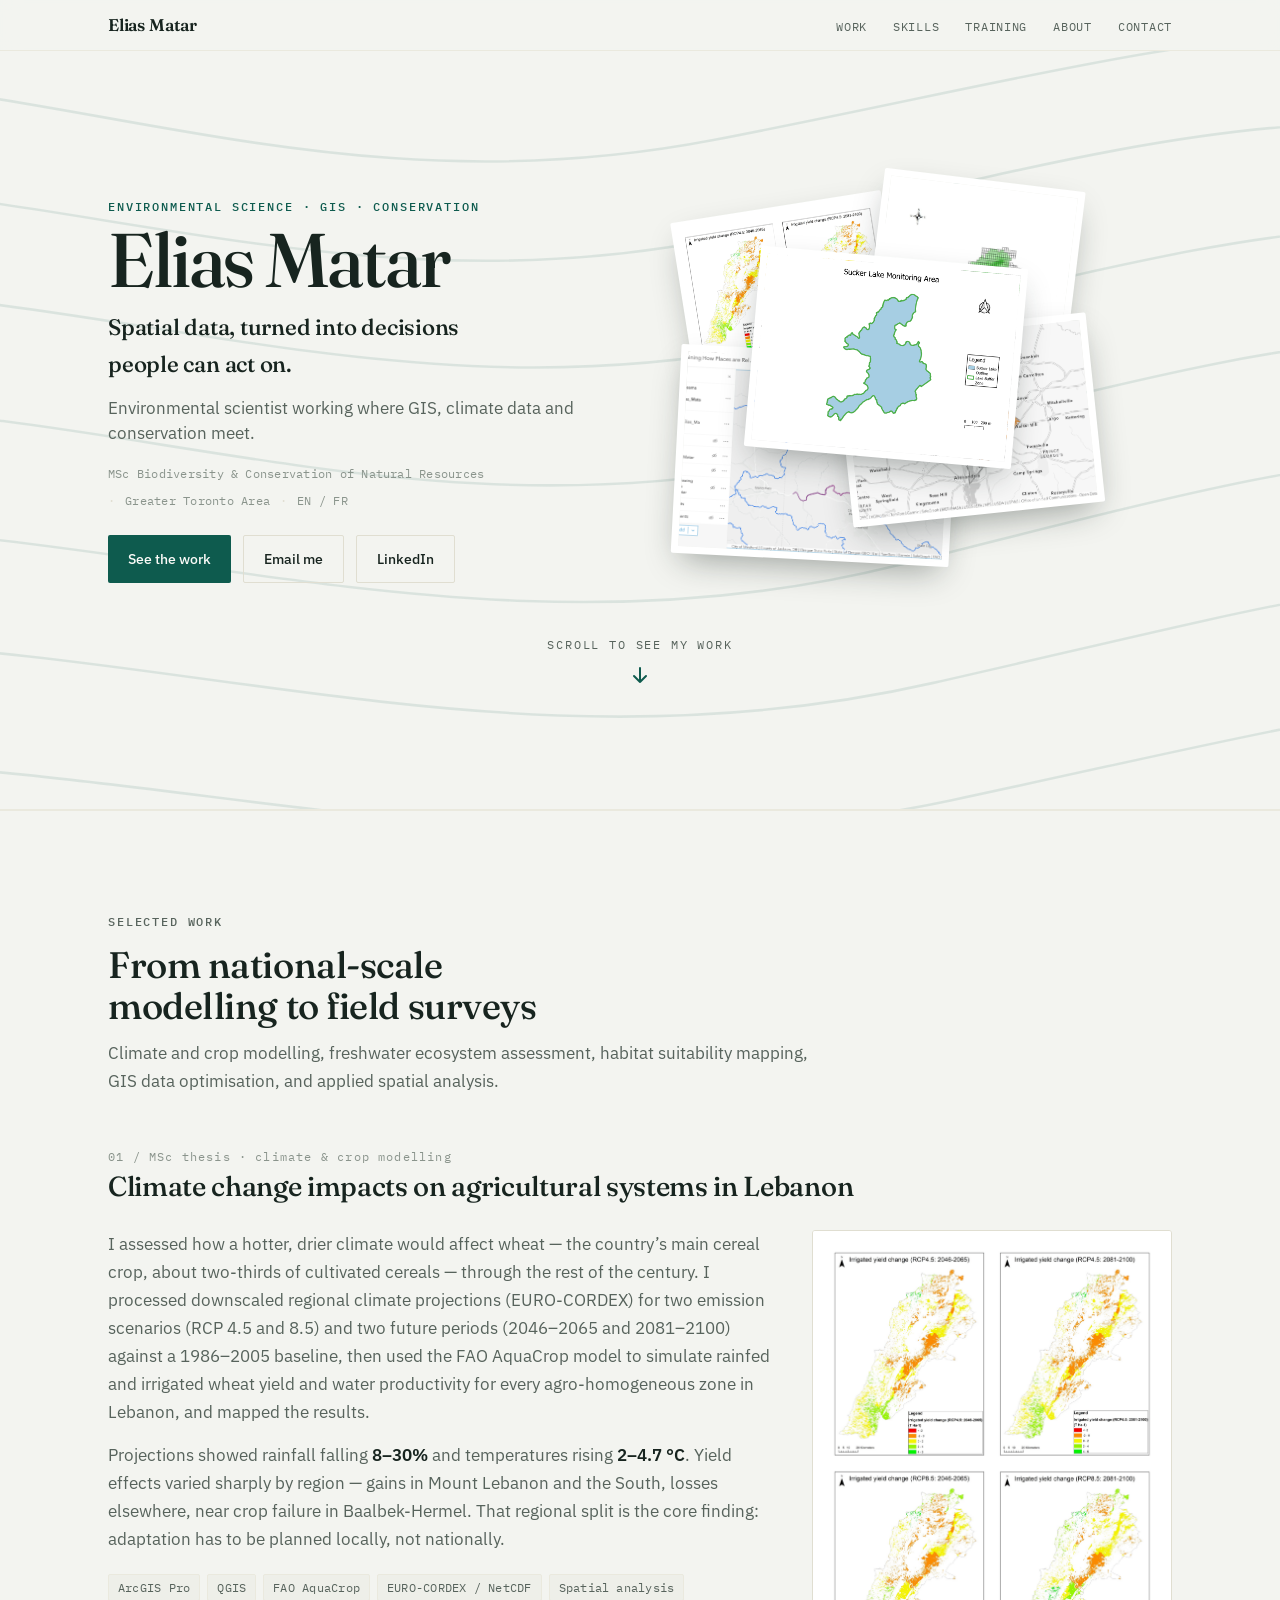
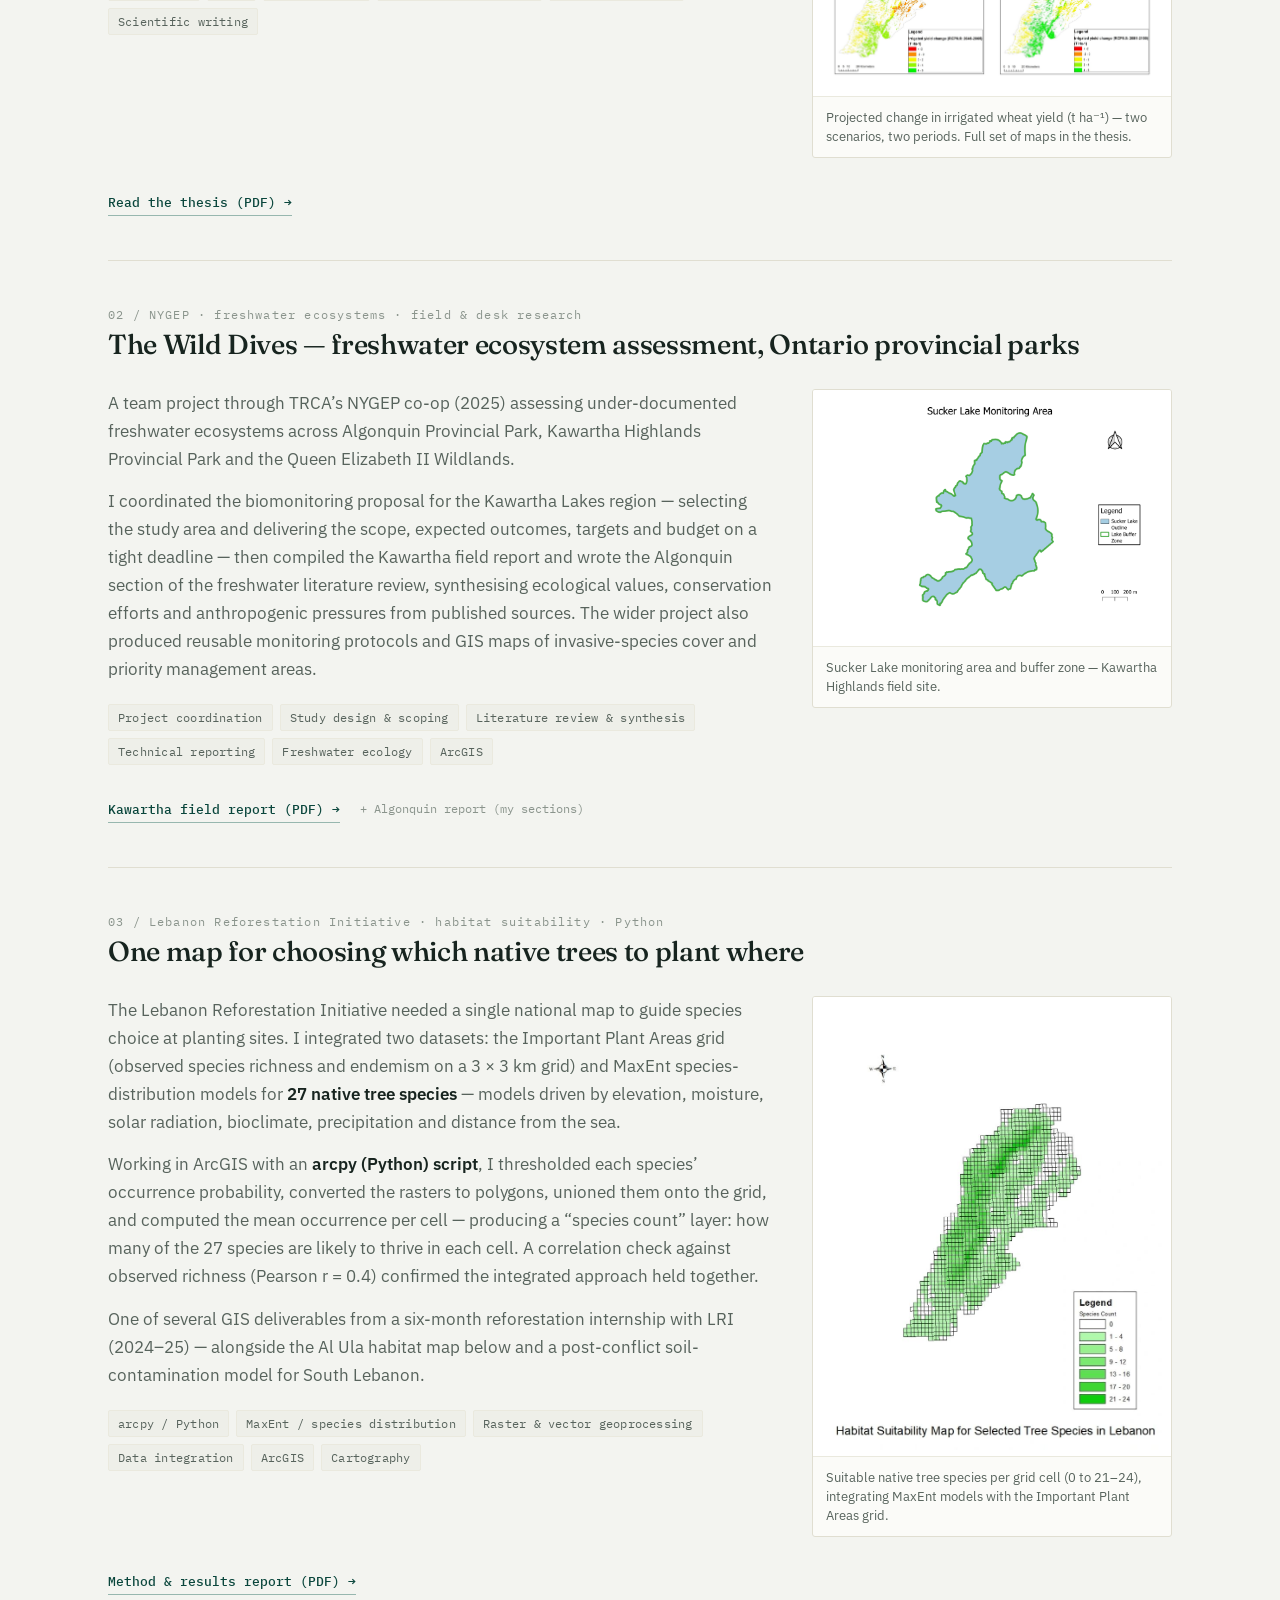
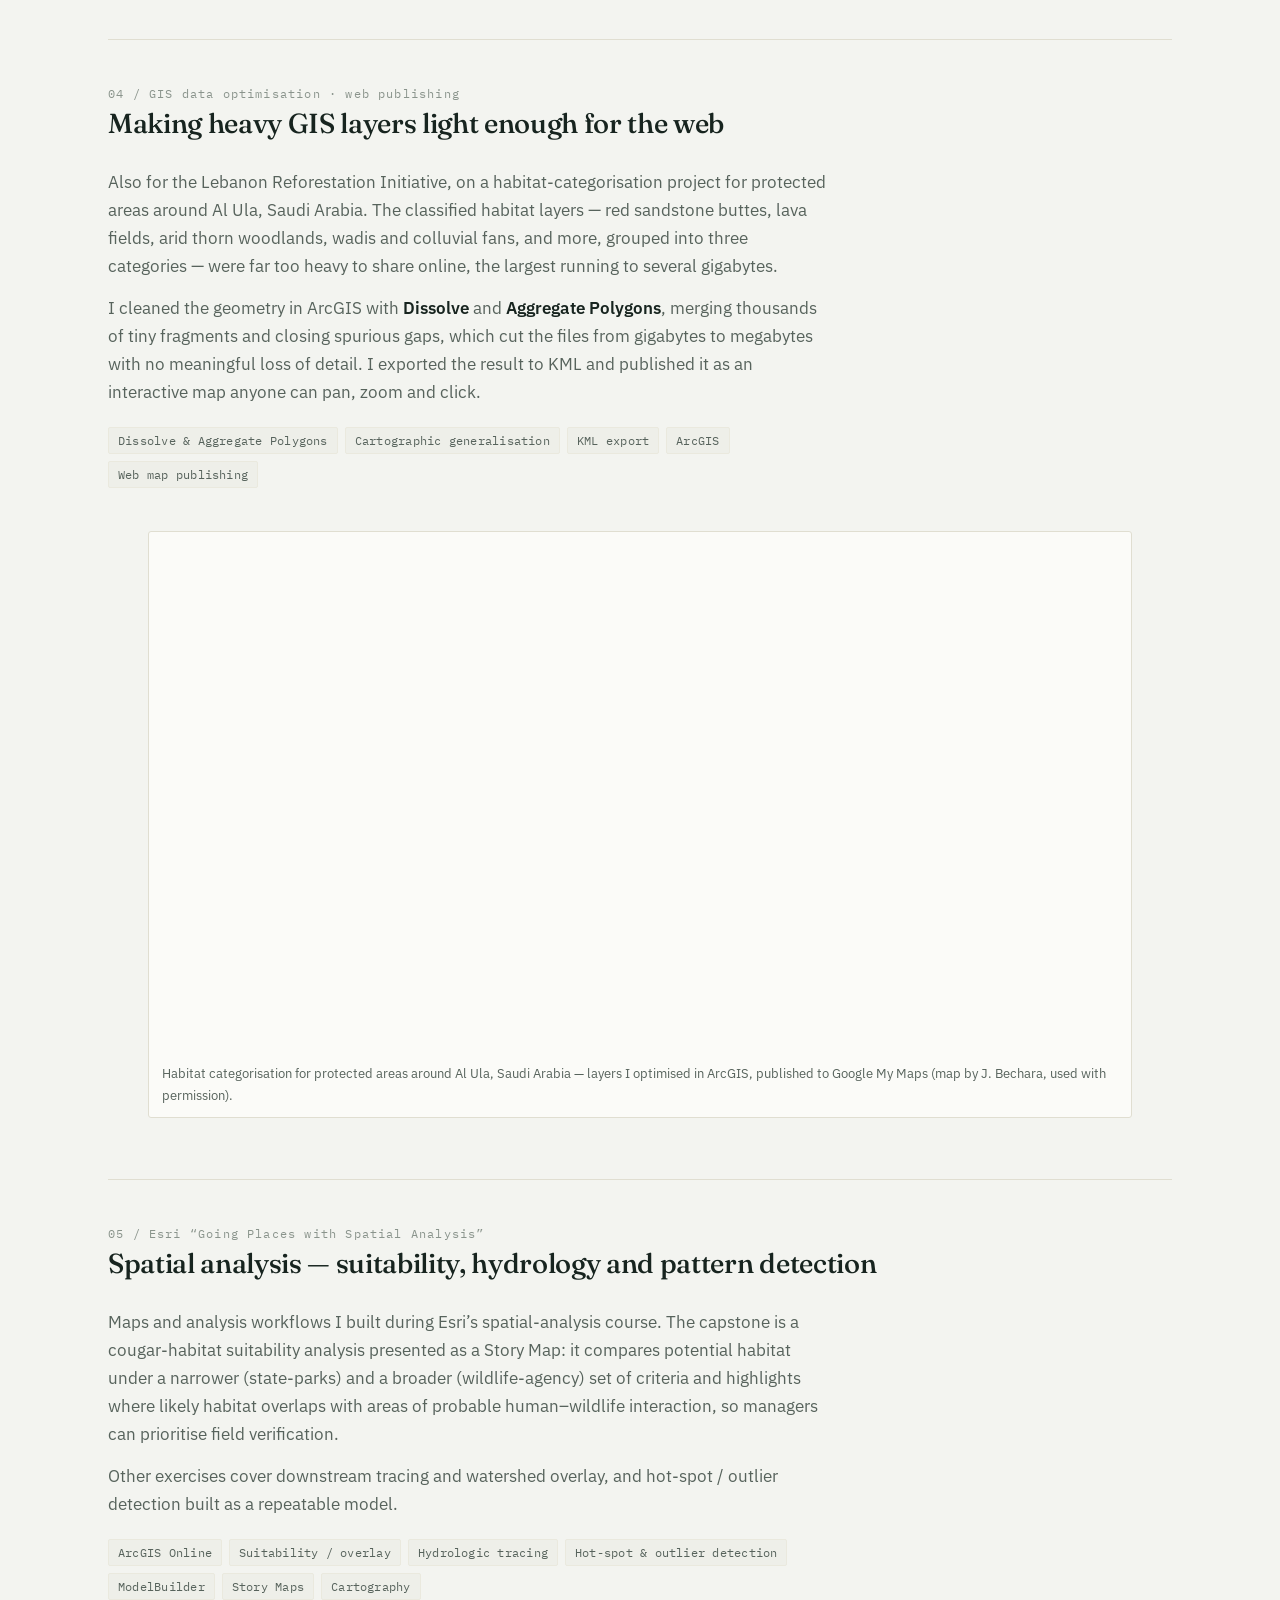
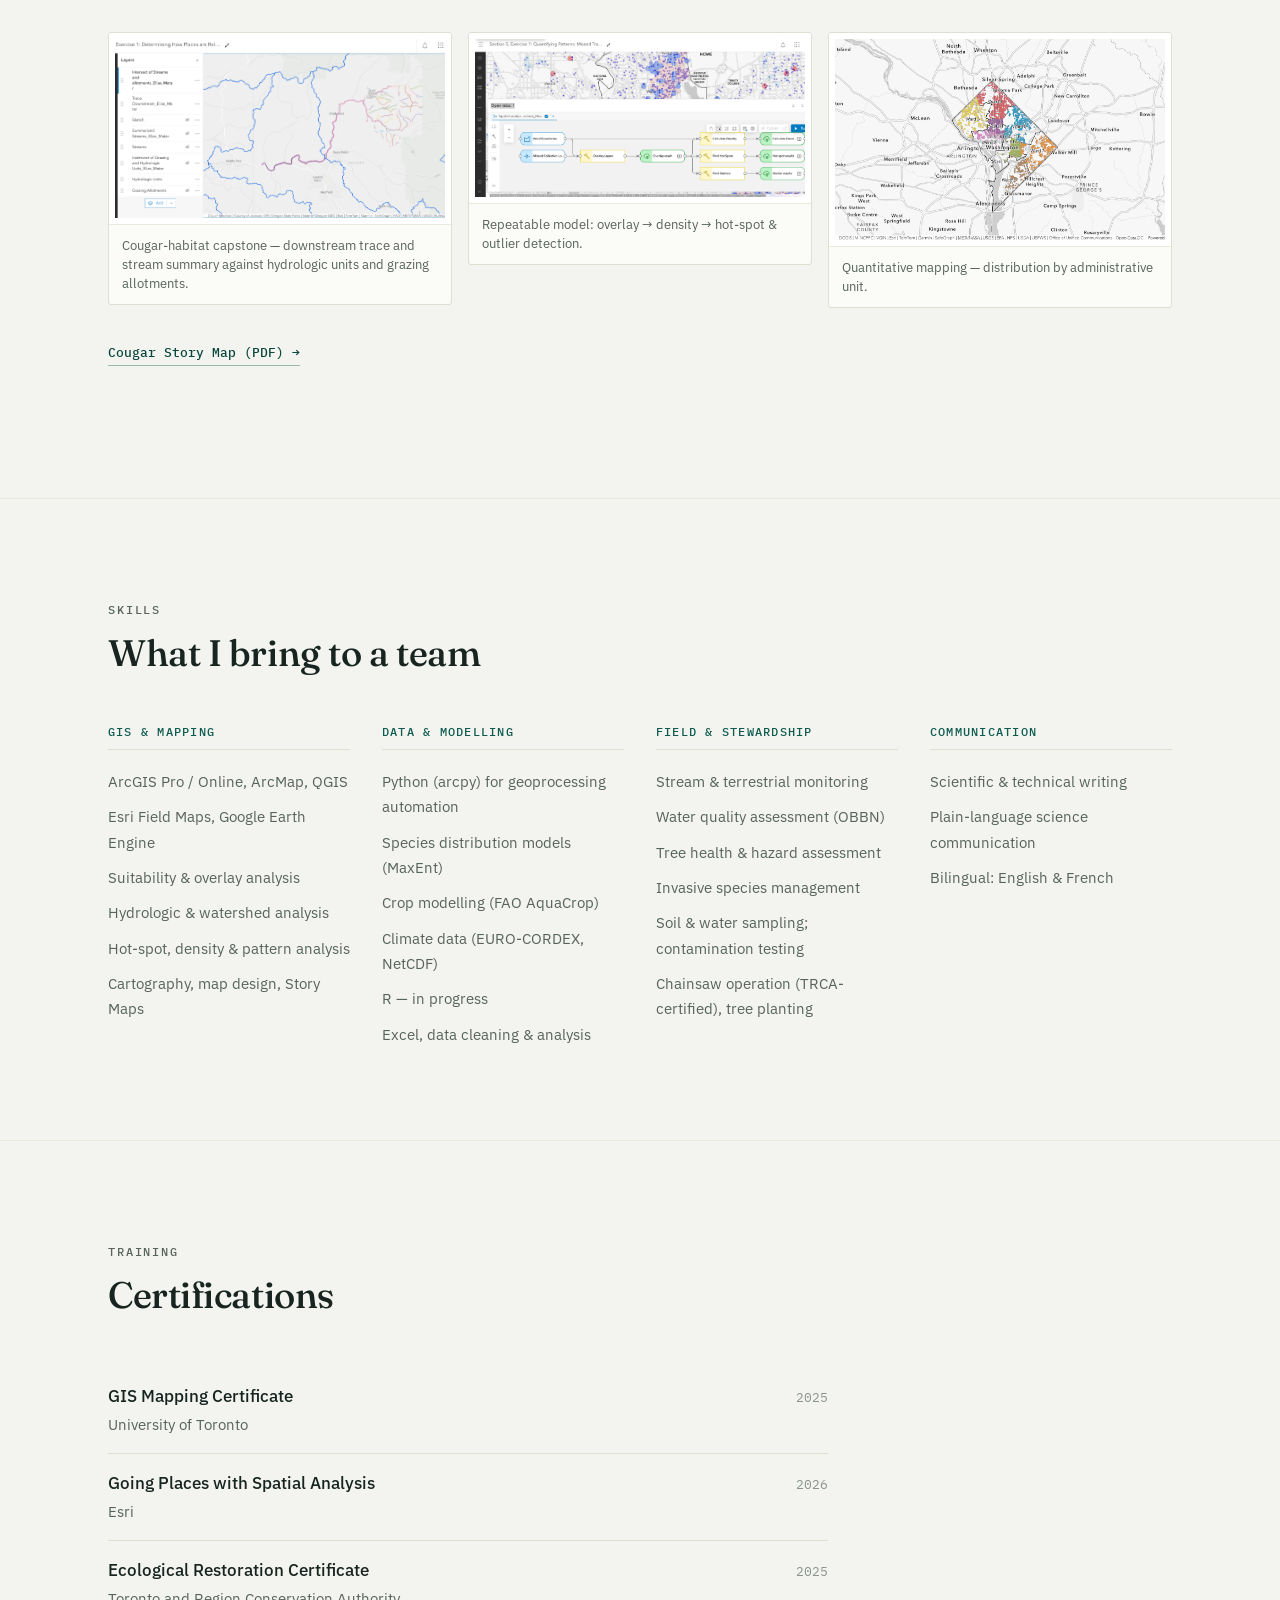
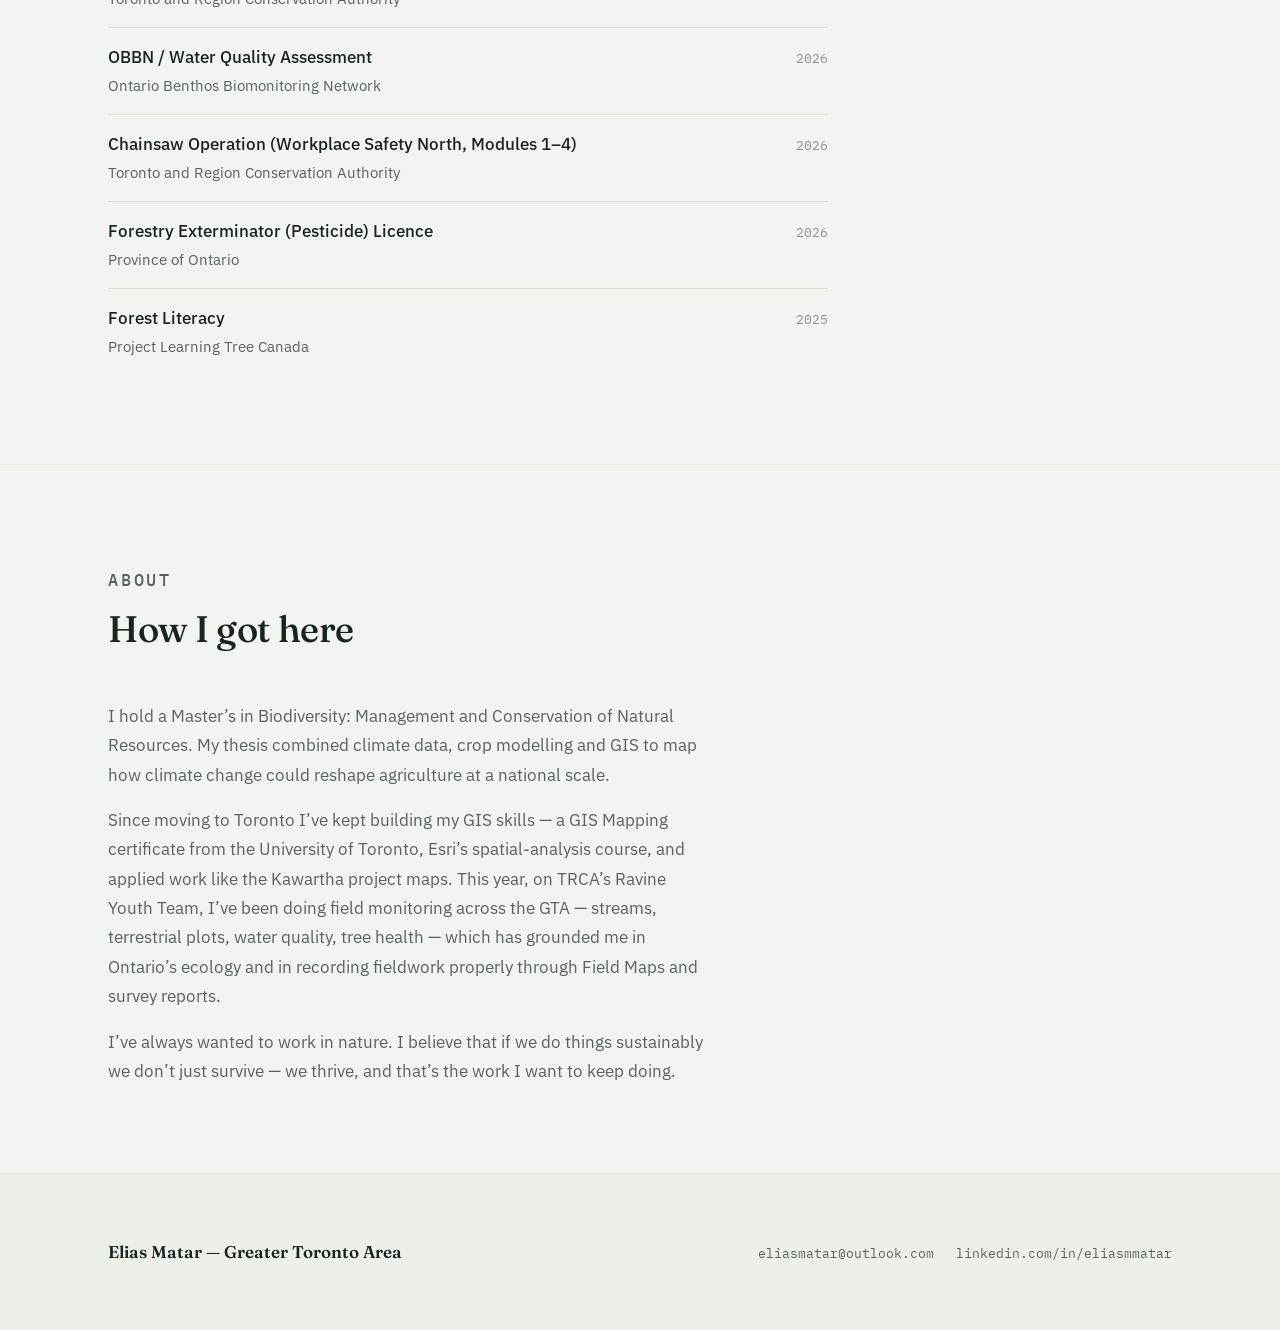
==== index.html @ 8c92bffd "Add files via upload" ====
<!DOCTYPE html>
<html lang="en">
<head>
<meta charset="utf-8">
<meta name="viewport" content="width=device-width, initial-scale=1">
<title>Elias Matar — Environmental Scientist &amp; GIS</title>
<meta name="description" content="Portfolio of Elias Matar — environmental scientist working with GIS, climate data and conservation in the Greater Toronto Area.">
<link rel="preconnect" href="https://fonts.googleapis.com">
<link rel="preconnect" href="https://fonts.gstatic.com" crossorigin>
<link rel="stylesheet" href="https://fonts.googleapis.com/css2?family=Fraunces:opsz,wght@9..144,400;9..144,500;9..144,600&family=IBM+Plex+Mono:wght@400;500&family=IBM+Plex+Sans:wght@400;450;500;600&display=swap">
<style>
  /* ---------- tokens : light (bare :root = the "system" default) ---------- */
  :root{
    --paper:#F3F4F0;
    --surface:#FBFBF8;
    --surface-sunk:#EEEFE9;
    --ink:#17241F;
    --ink-soft:#57635C;
    --ink-faint:#8A948C;
    --line:#E0DED1;
    --line-soft:#EAE9DE;
    --pine:#0E5B4E;
    --pine-deep:#0A463C;
    --clay:#B4552F;           /* signal only: live / in-progress */
    --shadow:18px 18px 48px -24px rgba(23,36,31,.28);
    --maxw:1120px;
    --textw:720px;
  }
  @media (prefers-color-scheme:dark){
    :root:not([data-theme="light"]){
      --paper:#0F1613;
      --surface:#161F1B;
      --surface-sunk:#111815;
      --ink:#ECEFE8;
      --ink-soft:#9BA79E;
      --ink-faint:#6C7A72;
      --line:#293831;
      --line-soft:#1F2A25;
      --pine:#57C6AC;
      --pine-deep:#7CD9C1;
      --clay:#E27B53;
      --shadow:18px 18px 52px -24px rgba(0,0,0,.55);
    }
  }
  :root[data-theme="dark"]{
    --paper:#0F1613;
    --surface:#161F1B;
    --surface-sunk:#111815;
    --ink:#ECEFE8;
    --ink-soft:#9BA79E;
    --ink-faint:#6C7A72;
    --line:#293831;
    --line-soft:#1F2A25;
    --pine:#57C6AC;
    --pine-deep:#7CD9C1;
    --clay:#E27B53;
    --shadow:18px 18px 52px -24px rgba(0,0,0,.55);
  }

  /* ---------- reset / base ---------- */
  *,*::before,*::after{box-sizing:border-box}
  html{scroll-behavior:smooth}
  @media (prefers-reduced-motion:reduce){html{scroll-behavior:auto}}
  body{
    margin:0;
    background:var(--paper);
    color:var(--ink);
    font-family:"IBM Plex Sans",-apple-system,BlinkMacSystemFont,"Segoe UI",Roboto,Helvetica,Arial,sans-serif;
    font-weight:400;
    font-size:1.0625rem;
    line-height:1.65;
    -webkit-font-smoothing:antialiased;
    text-rendering:optimizeLegibility;
  }
  h1,h2,h3{
    font-family:"Fraunces","Iowan Old Style",Georgia,serif;
    font-weight:500;
    line-height:1.12;
    letter-spacing:-.012em;
    text-wrap:balance;
    margin:0;
  }
  p{margin:0}
  img{max-width:100%;display:block}
  a{color:var(--pine-deep);text-decoration-thickness:1px;text-underline-offset:2px}
  a:focus-visible,button:focus-visible{outline:2px solid var(--pine);outline-offset:3px;border-radius:2px}

  .wrap{max-width:var(--maxw);margin:0 auto;padding:0 28px}
  .eyebrow{
    font-family:"IBM Plex Mono",ui-monospace,SFMono-Regular,Menlo,monospace;
    font-size:.72rem;
    font-weight:500;
    letter-spacing:.16em;
    text-transform:uppercase;
    color:var(--pine);
  }

  /* ---------- header ---------- */
  header{
    position:sticky;top:0;z-index:20;
    background:color-mix(in srgb,var(--paper) 86%,transparent);
    backdrop-filter:blur(10px);
    -webkit-backdrop-filter:blur(10px);
    border-bottom:1px solid var(--line-soft);
  }
  header .wrap{display:flex;align-items:baseline;justify-content:space-between;padding-block:11px}
  .brand{
    font-family:"Fraunces",Georgia,serif;
    font-weight:600;font-size:1.06rem;letter-spacing:-.01em;
    color:var(--ink);text-decoration:none;
  }
  header nav{display:flex;gap:26px}
  header nav a{
    font-family:"IBM Plex Mono",monospace;
    font-size:.76rem;letter-spacing:.06em;text-transform:uppercase;
    color:var(--ink-soft);text-decoration:none;
  }
  header nav a:hover{color:var(--pine-deep)}
  header nav a.active{color:var(--pine-deep)}
  header nav a.active::after{content:"";display:block;height:1px;background:var(--pine);margin-top:3px}
  @media (max-width:640px){header nav{display:none}}

  /* ---------- hero ---------- */
  .hero{position:relative;overflow:hidden;border-bottom:1px solid var(--line-soft)}
  .hero .topo{
    position:absolute;inset:-10% -5% auto -5%;width:110%;height:150%;
    color:var(--pine);opacity:.10;pointer-events:none;
  }
  @media (prefers-color-scheme:dark){:root:not([data-theme="light"]) .hero .topo{opacity:.14}}
  :root[data-theme="dark"] .hero .topo{opacity:.14}
  .hero .wrap{position:relative;padding-block:36px 34px}
  .hero-grid{display:grid;grid-template-columns:minmax(0,1fr) minmax(0,1fr);gap:52px;align-items:center}
  @media (max-width:880px){.hero-grid{grid-template-columns:1fr;gap:28px}}
  .hero h1{
    font-size:clamp(2.6rem,6.4vw,4.75rem);
    font-weight:500;letter-spacing:-.028em;
    margin:.06em 0 0;line-height:1.02;
  }
  .hero .tagline{
    margin-top:.7rem;font-size:clamp(1.1rem,2.4vw,1.4rem);
    font-weight:500;color:var(--ink);max-width:26ch;
    font-family:"Fraunces",Georgia,serif;letter-spacing:-.01em;
  }
  .hero .lede{
    margin-top:.7rem;max-width:50ch;
    font-size:1.08rem;line-height:1.5;color:var(--ink-soft);
    font-weight:400;
  }
  .hero .facts{
    margin-top:1.1rem;display:flex;flex-wrap:wrap;gap:8px 10px;
    font-family:"IBM Plex Mono",monospace;font-size:.74rem;color:var(--ink-faint);
    letter-spacing:.02em;
  }
  .hero .facts span{white-space:nowrap}
  .hero .facts span+span::before{content:"·";margin-right:10px;color:var(--line)}
  .cta{margin-top:1.5rem;display:flex;flex-wrap:wrap;gap:12px}
  .cta a{
    display:inline-flex;align-items:center;gap:.5em;
    padding:11px 20px;border-radius:2px;
    font-size:.9rem;font-weight:500;text-decoration:none;
    font-family:"IBM Plex Sans",sans-serif;
  }
  .cta .solid{background:var(--pine);color:#FBFBF8}
  .cta .solid:hover{background:var(--pine-deep)}
  .cta .outline{border:1px solid var(--line);color:var(--ink)}
  .cta .outline:hover{border-color:var(--pine);color:var(--pine-deep)}
  @media (prefers-color-scheme:dark){:root:not([data-theme="light"]) .cta .solid{color:#0F1613}}
  :root[data-theme="dark"] .cta .solid{color:#0F1613}

  /* hero — a loose stack of map prints */
  .photostack{
    position:relative;display:block;
    width:100%;height:clamp(320px,38vw,430px);
    transition:transform .3s ease;
  }
  .photostack:hover{transform:translateY(-3px)}
  .photostack img{
    position:absolute;display:block;object-fit:cover;
    border:7px solid #fff;border-radius:2px;background:#fff;
    box-shadow:0 14px 34px -10px rgba(23,36,31,.42);
    transition:transform .35s cubic-bezier(.2,.7,.2,1);
  }
  .photostack .p1{width:42%;aspect-ratio:3/4;  left:5%; top:7%;  transform:rotate(-9deg); z-index:1}
  .photostack .p2{width:40%;aspect-ratio:3/4;  left:40%;top:1%;  transform:rotate(7deg);  z-index:2}
  .photostack .p3{width:55%;aspect-ratio:4/3;  left:2%; top:41%; transform:rotate(3deg);  z-index:3}
  .photostack .p4{width:50%;aspect-ratio:4/3;  left:35%;top:35%; transform:rotate(-6deg); z-index:4}
  .photostack .p5{width:53%;aspect-ratio:4/3;  left:17%;top:19%; transform:rotate(5deg);  z-index:5}
  @media (prefers-reduced-motion:no-preference){
    .photostack:hover .p1{transform:rotate(-13deg) translate(-5%,1%)}
    .photostack:hover .p2{transform:rotate(11deg) translate(5%,-2%)}
    .photostack:hover .p4{transform:rotate(-9deg) translate(-2%,3%)}
    .photostack:hover .p5{transform:rotate(2deg) translateY(-4%)}
  }
  @media (prefers-reduced-motion:reduce){
    .photostack,.photostack img{transition:none}
    .photostack:hover{transform:none}
  }
  @media (max-width:880px){.photostack{height:clamp(320px,72vw,420px);max-width:460px;margin-inline:auto}}

  .scroll-cue-wrap{text-align:center;margin-top:24px}
  .scroll-cue{
    display:inline-flex;flex-direction:column;align-items:center;gap:9px;
    text-decoration:none;color:var(--ink-soft);
    font-family:"IBM Plex Mono",monospace;font-size:.72rem;
    letter-spacing:.16em;text-transform:uppercase;
  }
  .scroll-cue:hover{color:var(--pine-deep)}
  .scroll-cue svg{width:24px;height:24px;color:var(--pine);animation:bob 1.9s ease-in-out infinite}
  @keyframes bob{0%,100%{transform:translateY(0)}50%{transform:translateY(8px)}}
  @media (prefers-reduced-motion:reduce){.scroll-cue svg{animation:none}}

  /* click-to-zoom lightbox for work images */
  .gallery img,.project__cols .gallery img{cursor:zoom-in}
  .lightbox{
    position:fixed;inset:0;z-index:100;
    background:color-mix(in srgb,var(--ink) 90%,#000);
    display:flex;align-items:center;justify-content:center;
    padding:clamp(14px,4vw,56px);cursor:zoom-out;
  }
  .lightbox[hidden]{display:none}
  .lightbox img{
    max-width:100%;max-height:100%;width:auto;height:auto;object-fit:contain;
    border-radius:3px;background:#fff;box-shadow:0 24px 70px -14px rgba(0,0,0,.6);cursor:default;
  }
  .lightbox__close{
    position:absolute;top:16px;right:22px;
    background:none;border:0;color:#fff;font-size:2rem;line-height:1;cursor:pointer;
  }
  @media (prefers-reduced-motion:no-preference){.lightbox{animation:lbfade .16s ease}}
  @keyframes lbfade{from{opacity:0}to{opacity:1}}

  /* ---------- sections ---------- */
  section{padding-block:88px;scroll-margin-top:76px}
  section+section{border-top:1px solid var(--line-soft)}
  .section-head{margin-bottom:52px;max-width:var(--textw)}
  .section-head h2{font-size:clamp(1.7rem,3.6vw,2.3rem);margin-top:.35em}
  .section-head p{margin-top:.8rem;color:var(--ink-soft)}

  /* ---------- projects ---------- */
  .project{
    display:grid;gap:26px;
    padding-block:44px;
    border-top:1px solid var(--line);
  }
  .project:first-of-type{border-top:0;padding-top:0}
  .project__index{
    font-family:"IBM Plex Mono",monospace;font-size:.74rem;letter-spacing:.1em;
    color:var(--ink-faint);
  }
  .project h3{font-size:clamp(1.35rem,2.8vw,1.72rem);margin:.15em 0 .1em}
  .project__body{max-width:var(--textw);display:flex;flex-direction:column;gap:.9rem;color:var(--ink-soft)}
  .project__body strong{color:var(--ink);font-weight:600}
  /* text + a single map side by side */
  .project__cols{display:grid;grid-template-columns:1fr minmax(300px,360px);gap:40px;align-items:start}
  .project__cols .project__body{max-width:none}
  .project__cols .gallery{margin-top:0}
  @media (max-width:760px){.project__cols{grid-template-columns:1fr;gap:24px}}

  .tags{margin:.4rem 0 0;padding:0;list-style:none;display:flex;flex-wrap:wrap;gap:7px}
  .tags li{
    font-family:"IBM Plex Mono",monospace;font-size:.72rem;letter-spacing:.02em;
    color:var(--ink-soft);
    background:var(--surface-sunk);
    border:1px solid var(--line-soft);
    border-radius:2px;padding:3px 9px;
  }

  .links{margin-top:.5rem;display:flex;flex-wrap:wrap;gap:20px}
  .links a.subtle{color:var(--ink-faint);font-size:.74rem;font-weight:400;border-bottom-color:transparent}
  .links a.subtle:hover{color:var(--pine-deep)}
  .links a.subtle::after{content:""}
  .links a{
    font-family:"IBM Plex Mono",monospace;font-size:.8rem;font-weight:500;
    text-decoration:none;color:var(--pine-deep);
    border-bottom:1px solid color-mix(in srgb,var(--pine) 40%,transparent);
    padding-bottom:2px;
  }
  .links a:hover{border-bottom-color:var(--pine)}
  .links a::after{content:" →"}

  .gallery{
    display:grid;grid-template-columns:repeat(auto-fit,minmax(258px,1fr));
    gap:16px;margin-top:6px;align-items:start;
  }
  .gallery figure{
    margin:0;background:var(--surface);
    border:1px solid var(--line);border-radius:3px;overflow:hidden;
    transition:transform .25s ease,box-shadow .25s ease;
  }
  .gallery figure:hover{transform:translateY(-3px);box-shadow:var(--shadow)}
  .gallery img{width:100%;height:auto;display:block;background:#fff;border-bottom:1px solid var(--line-soft)}
  /* maps: show the whole frame, don't crop */
  .gallery--maps img{padding:6px}
  .gallery figcaption{
    padding:11px 13px;font-size:.82rem;line-height:1.45;color:var(--ink-soft);
  }
  @media (prefers-reduced-motion:reduce){.gallery figure{transition:none}}

  /* embedded interactive map */
  .mapframe{
    border:1px solid var(--line);border-radius:3px;overflow:hidden;background:var(--surface);
  }
  .mapframe iframe{display:block;width:100%;height:clamp(360px,58vh,520px);border:0}
  .mapframe figcaption{padding:11px 13px;font-size:.82rem;color:var(--ink-soft)}

  /* ---------- skills ---------- */
  .cols{display:grid;grid-template-columns:repeat(auto-fit,minmax(210px,1fr));gap:36px 32px}
  .cols h3{
    font-family:"IBM Plex Mono",monospace;font-size:.78rem;font-weight:500;
    letter-spacing:.1em;text-transform:uppercase;color:var(--pine);
    padding-bottom:10px;border-bottom:1px solid var(--line);margin-bottom:14px;
  }
  .cols ul{margin:0;padding:0;list-style:none;font-size:.96rem}
  .cols li{padding:5px 0;color:var(--ink-soft)}

  /* ---------- certifications ---------- */
  .certs{list-style:none;margin:0;padding:0;max-width:var(--textw)}
  .certs li{
    display:flex;justify-content:space-between;gap:20px;align-items:baseline;
    padding:15px 0;border-bottom:1px solid var(--line);
  }
  .certs li:last-child{border-bottom:0}
  .certs .c-name{color:var(--ink);font-weight:500}
  .certs .c-org{color:var(--ink-soft);font-size:.92rem}
  .certs .c-year{
    font-family:"IBM Plex Mono",monospace;font-size:.8rem;color:var(--ink-faint);
    flex-shrink:0;font-variant-numeric:tabular-nums;
  }

  /* ---------- about ---------- */
  .about p{max-width:60ch;color:var(--ink-soft);font-size:1.08rem;line-height:1.7}

  /* ---------- footer ---------- */
  footer{padding-block:64px;border-top:1px solid var(--line-soft);background:var(--surface-sunk);scroll-margin-top:76px}
  footer .wrap{display:flex;flex-wrap:wrap;justify-content:space-between;gap:16px;align-items:baseline}
  footer .f-name{font-family:"Fraunces",Georgia,serif;font-weight:600;color:var(--ink)}
  footer a{
    font-family:"IBM Plex Mono",monospace;font-size:.82rem;color:var(--ink-soft);
    text-decoration:none;margin-left:18px;
  }
  footer a:first-of-type{margin-left:0}
  footer a:hover{color:var(--pine-deep)}
  footer .f-links{display:flex;flex-wrap:wrap;gap:0 4px}

  /* ---------- editor notes (provisional — delete when resolved) ---------- */
  .note{
    max-width:var(--textw);
    margin-top:.4rem;
    display:flex;gap:12px;
    padding:11px 14px;
    background:color-mix(in srgb,var(--clay) 8%,var(--surface));
    border:1px solid color-mix(in srgb,var(--clay) 28%,transparent);
    border-left:3px solid var(--clay);
    border-radius:2px;
    font-size:.86rem;line-height:1.5;color:var(--ink-soft);
  }
  .note::before{
    content:"EDIT";flex-shrink:0;
    font-family:"IBM Plex Mono",monospace;font-size:.68rem;font-weight:500;
    letter-spacing:.1em;color:var(--clay);padding-top:.15em;
  }
  .note code{
    font-family:"IBM Plex Mono",monospace;font-size:.85em;
    background:var(--surface-sunk);padding:1px 4px;border-radius:2px;
  }

  /* ---------- scroll reveal (additive; no-JS shows everything) ---------- */
  .js .reveal{opacity:0;transform:translateY(14px)}
  .js .reveal.in{opacity:1;transform:none;transition:opacity .6s ease,transform .6s ease}
  @media (prefers-reduced-motion:reduce){
    .js .reveal{opacity:1;transform:none}
    .js .reveal.in{transition:none}
  }
</style>
</head>
<body>
<script>document.documentElement.classList.add('js');</script>

<header>
  <div class="wrap">
    <a class="brand" href="#top">Elias Matar</a>
    <nav>
      <a href="#work">Work</a>
      <a href="#skills">Skills</a>
      <a href="#certs">Training</a>
      <a href="#about">About</a>
      <a href="#contact">Contact</a>
    </nav>
  </div>
</header>

<main id="top">

  <section class="hero">
    <svg class="topo" viewBox="0 0 1200 620" preserveAspectRatio="xMidYMid slice" aria-hidden="true">
      <g fill="none" stroke="currentColor" stroke-width="1.4">
        <path d="M-40,70 C 220,10 380,140 640,90 S 1020,-10 1250,80"/>
        <path d="M-40,130 C 210,66 400,200 660,140 S 1030,44 1250,140"/>
        <path d="M-40,192 C 240,120 420,262 700,196 S 1050,104 1250,204"/>
        <path d="M-40,256 C 250,182 430,330 720,258 S 1060,168 1250,268"/>
        <path d="M-40,320 C 230,250 460,392 740,322 S 1070,232 1250,332"/>
        <path d="M-40,384 C 250,314 470,452 760,386 S 1080,300 1250,396"/>
        <path d="M-40,448 C 240,382 480,512 770,450 S 1090,366 1250,460"/>
        <path d="M-40,512 C 260,448 500,566 790,514 S 1100,432 1250,524"/>
        <path d="M-40,576 C 250,516 500,624 800,578 S 1110,500 1250,588"/>
      </g>
    </svg>
    <div class="wrap">
      <div class="hero-grid">
        <div>
          <p class="eyebrow">Environmental Science · GIS · Conservation</p>
          <h1>Elias Matar</h1>
          <p class="tagline">Spatial data, turned into decisions people can act on.</p>
          <p class="lede">Environmental scientist working where GIS, climate data and
            conservation meet.</p>
          <p class="facts">
            <span>MSc Biodiversity &amp; Conservation of Natural Resources</span>
            <span>Greater Toronto Area</span>
            <span>EN / FR</span>
          </p>
          <div class="cta">
            <a class="solid" href="#work">See the work</a>
            <a class="outline" href="mailto:eliasmatar@outlook.com">Email me</a>
            <a class="outline" href="https://www.linkedin.com/in/eliasmmatar">LinkedIn</a>
          </div>
        </div>
        <a class="photostack" href="#work" aria-label="Jump to selected work">
          <img class="p1" src="assets/thesis-yield-change.png" alt="">
          <img class="p2" src="assets/lri-species-suitability.jpg" alt="">
          <img class="p3" src="assets/gis-stream-trace.png" alt="">
          <img class="p4" src="assets/gis-dc-wards.png" alt="">
          <img class="p5" src="assets/nygep-sucker-lake.png" alt="">
        </a>
      </div>
      <div class="scroll-cue-wrap">
        <a class="scroll-cue" href="#work">
          Scroll to see my work
          <svg viewBox="0 0 24 24" fill="none" stroke="currentColor" stroke-width="2"
            stroke-linecap="round" stroke-linejoin="round" aria-hidden="true">
            <path d="M12 5v14M6 13l6 6 6-6"/>
          </svg>
        </a>
      </div>
    </div>
  </section>

  <section id="work">
    <div class="wrap">
      <div class="section-head reveal">
        <p class="eyebrow">Selected work</p>
        <h2>From national-scale modelling to field surveys</h2>
        <p>Climate and crop modelling, freshwater ecosystem assessment, habitat suitability mapping, GIS data optimisation, and applied spatial analysis.</p>
      </div>

      <!-- PROJECT 1 -->
      <article class="project reveal">
        <div>
          <p class="project__index">01 / MSc thesis · climate &amp; crop modelling</p>
          <h3>Climate change impacts on agricultural systems in Lebanon</h3>
        </div>
        <div class="project__cols">
          <div class="project__body">
            <p>I assessed how a hotter, drier climate would affect wheat &mdash; the country&rsquo;s
              main cereal crop, about two-thirds of cultivated cereals &mdash; through the rest of
              the century. I processed downscaled regional climate projections (EURO-CORDEX) for
              two emission scenarios (RCP&nbsp;4.5 and 8.5) and two future periods (2046&ndash;2065
              and 2081&ndash;2100) against a 1986&ndash;2005 baseline, then used the FAO AquaCrop
              model to simulate rainfed and irrigated wheat yield and water productivity for every
              agro-homogeneous zone in Lebanon, and mapped the results.</p>
            <p>Projections showed rainfall falling <strong>8&ndash;30%</strong> and temperatures
              rising <strong>2&ndash;4.7&nbsp;&deg;C</strong>. Yield effects varied sharply by
              region &mdash; gains in Mount Lebanon and the South, losses elsewhere, near crop
              failure in Baalbek-Hermel. That regional split is the core finding: adaptation has to
              be planned locally, not nationally.</p>
            <ul class="tags">
              <li>ArcGIS Pro</li><li>QGIS</li><li>FAO AquaCrop</li>
              <li>EURO-CORDEX / NetCDF</li><li>Spatial analysis</li><li>Scientific writing</li>
            </ul>
          </div>
          <div class="gallery gallery--maps">
            <figure>
              <img src="assets/thesis-yield-change.png" alt="Four maps of projected irrigated wheat yield change across Lebanon, RCP4.5 and RCP8.5, mid- and end-century">
              <figcaption>Projected change in irrigated wheat yield (t&nbsp;ha&#8315;&sup1;) &mdash; two scenarios, two periods. Full set of maps in the thesis.</figcaption>
            </figure>
          </div>
        </div>
        <div class="links">
          <a href="assets/Elias_Matar_MSc_Thesis.pdf">Read the thesis (PDF)</a>
        </div>
      </article>

      <!-- PROJECT 2 -->
      <article class="project reveal">
        <div>
          <p class="project__index">02 / NYGEP · freshwater ecosystems · field &amp; desk research</p>
          <h3>The Wild Dives &mdash; freshwater ecosystem assessment, Ontario provincial parks</h3>
        </div>
        <div class="project__cols">
          <div class="project__body">
            <p>A team project through TRCA&rsquo;s NYGEP co-op (2025) assessing under-documented
              freshwater ecosystems across Algonquin Provincial Park, Kawartha Highlands Provincial
              Park and the Queen Elizabeth II Wildlands.</p>
            <p>I coordinated the biomonitoring proposal for the Kawartha Lakes region &mdash;
              selecting the study area and delivering the scope, expected outcomes, targets and
              budget on a tight deadline &mdash; then compiled the Kawartha field report and wrote
              the Algonquin section of the freshwater literature review, synthesising ecological
              values, conservation efforts and anthropogenic pressures from published sources. The
              wider project also produced reusable monitoring protocols and GIS maps of
              invasive-species cover and priority management areas.</p>
            <ul class="tags">
              <li>Project coordination</li><li>Study design &amp; scoping</li>
              <li>Literature review &amp; synthesis</li><li>Technical reporting</li>
              <li>Freshwater ecology</li><li>ArcGIS</li>
            </ul>
          </div>
          <div class="gallery gallery--maps">
            <figure>
              <img src="assets/nygep-sucker-lake.png" alt="Map of the Sucker Lake monitoring area and lake buffer zone, Kawartha Highlands">
              <figcaption>Sucker Lake monitoring area and buffer zone &mdash; Kawartha Highlands field site.</figcaption>
            </figure>
          </div>
        </div>
        <div class="links">
          <a href="assets/NYGEP_Kawartha_Park_Report.pdf">Kawartha field report (PDF)</a>
          <a class="subtle" href="assets/NYGEP_Algonquin_Report_EM.pdf">+ Algonquin report (my sections)</a>
        </div>
      </article>

      <!-- PROJECT 3 -->
      <article class="project reveal">
        <div>
          <p class="project__index">03 / Lebanon Reforestation Initiative · habitat suitability · Python</p>
          <h3>One map for choosing which native trees to plant where</h3>
        </div>
        <div class="project__cols">
          <div class="project__body">
            <p>The Lebanon Reforestation Initiative needed a single national map to guide species
              choice at planting sites. I integrated two datasets: the Important Plant Areas grid
              (observed species richness and endemism on a 3&nbsp;&times;&nbsp;3&nbsp;km grid) and
              MaxEnt species-distribution models for <strong>27 native tree species</strong> &mdash;
              models driven by elevation, moisture, solar radiation, bioclimate, precipitation and
              distance from the sea.</p>
            <p>Working in ArcGIS with an <strong>arcpy (Python) script</strong>, I thresholded each
              species&rsquo; occurrence probability, converted the rasters to polygons, unioned them
              onto the grid, and computed the mean occurrence per cell &mdash; producing a
              &ldquo;species count&rdquo; layer: how many of the 27 species are likely to thrive in
              each cell. A correlation check against observed richness (Pearson&nbsp;r&nbsp;=&nbsp;0.4)
              confirmed the integrated approach held together.</p>
            <p>One of several GIS deliverables from a six-month reforestation internship with LRI
              (2024&ndash;25) &mdash; alongside the Al&nbsp;Ula habitat map below and a
              post-conflict soil-contamination model for South Lebanon.</p>
            <ul class="tags">
              <li>arcpy / Python</li><li>MaxEnt / species distribution</li>
              <li>Raster &amp; vector geoprocessing</li><li>Data integration</li>
              <li>ArcGIS</li><li>Cartography</li>
            </ul>
          </div>
          <div class="gallery gallery--maps">
            <figure>
              <img src="assets/lri-species-suitability.jpg" alt="Habitat suitability map of Lebanon showing the number of suitable tree species per 3km grid cell">
              <figcaption>Suitable native tree species per grid cell (0 to 21&ndash;24), integrating MaxEnt models with the Important Plant Areas grid.</figcaption>
            </figure>
          </div>
        </div>
        <div class="links">
          <a href="assets/LRI_Common_Species_Report.pdf">Method &amp; results report (PDF)</a>
        </div>
      </article>

      <!-- PROJECT 4 -->
      <article class="project reveal">
        <div>
          <p class="project__index">04 / GIS data optimisation · web publishing</p>
          <h3>Making heavy GIS layers light enough for the web</h3>
        </div>
        <div class="project__body">
          <p>Also for the Lebanon Reforestation Initiative, on a habitat-categorisation project
            for protected areas around Al&nbsp;Ula, Saudi Arabia. The classified habitat layers
            &mdash; red sandstone buttes, lava fields, arid thorn woodlands, wadis and colluvial
            fans, and more, grouped into three categories &mdash; were far too heavy to share
            online, the largest running to several gigabytes.</p>
          <p>I cleaned the geometry in ArcGIS with <strong>Dissolve</strong> and
            <strong>Aggregate Polygons</strong>, merging thousands of tiny fragments and closing
            spurious gaps, which cut the files from gigabytes to megabytes with no meaningful loss
            of detail. I exported the result to KML and published it as an interactive map anyone
            can pan, zoom and click.</p>
          <ul class="tags">
            <li>Dissolve &amp; Aggregate Polygons</li><li>Cartographic generalisation</li>
            <li>KML export</li><li>ArcGIS</li><li>Web map publishing</li>
          </ul>
        </div>
        <figure class="mapframe">
          <iframe src="https://www.google.com/maps/d/embed?mid=19TQKFEXBNpl3dPKSPWk141f-qr_l0oc"
            title="Interactive habitat-categorisation map for protected areas around Al Ula, Saudi Arabia" loading="lazy"></iframe>
          <figcaption>Habitat categorisation for protected areas around Al&nbsp;Ula, Saudi Arabia &mdash;
            layers I optimised in ArcGIS, published to Google&nbsp;My&nbsp;Maps (map by J.&nbsp;Bechara, used with permission).</figcaption>
        </figure>
      </article>

      <!-- PROJECT 5 -->
      <article class="project reveal">
        <div>
          <p class="project__index">05 / Esri &ldquo;Going Places with Spatial Analysis&rdquo;</p>
          <h3>Spatial analysis &mdash; suitability, hydrology and pattern detection</h3>
        </div>
        <div class="project__body">
          <p>Maps and analysis workflows I built during Esri&rsquo;s spatial-analysis course. The
            capstone is a cougar-habitat suitability analysis presented as a Story Map: it compares
            potential habitat under a narrower (state-parks) and a broader (wildlife-agency) set of
            criteria and highlights where likely habitat overlaps with areas of probable
            human&ndash;wildlife interaction, so managers can prioritise field verification.</p>
          <p>Other exercises cover downstream tracing and watershed overlay, and hot-spot / outlier
            detection built as a repeatable model.</p>
          <ul class="tags">
            <li>ArcGIS Online</li><li>Suitability / overlay</li><li>Hydrologic tracing</li>
            <li>Hot-spot &amp; outlier detection</li><li>ModelBuilder</li><li>Story Maps</li><li>Cartography</li>
          </ul>
        </div>
        <div class="gallery gallery--maps">
          <figure>
            <img src="assets/gis-stream-trace.png" alt="Downstream trace and stream summary over watershed boundaries">
            <figcaption>Cougar-habitat capstone &mdash; downstream trace and stream summary against hydrologic units and grazing allotments.</figcaption>
          </figure>
          <figure>
            <img src="assets/gis-model-builder.png" alt="ArcGIS model: overlay, density, hot spots and outliers">
            <figcaption>Repeatable model: overlay &rarr; density &rarr; hot-spot &amp; outlier detection.</figcaption>
          </figure>
          <figure>
            <img src="assets/gis-dc-wards.png" alt="Ward-level quantitative map">
            <figcaption>Quantitative mapping &mdash; distribution by administrative unit.</figcaption>
          </figure>
        </div>
        <div class="links">
          <a href="assets/Cougar_Habitat_Analysis_StoryMap.pdf">Cougar Story Map (PDF)</a>
        </div>
      </article>

    </div>
  </section>

  <section id="skills">
    <div class="wrap">
      <div class="section-head reveal">
        <p class="eyebrow">Skills</p>
        <h2>What I bring to a team</h2>
      </div>
      <div class="cols reveal">
        <div>
          <h3>GIS &amp; mapping</h3>
          <ul>
            <li>ArcGIS Pro / Online, ArcMap, QGIS</li>
            <li>Esri Field Maps, Google Earth Engine</li>
            <li>Suitability &amp; overlay analysis</li>
            <li>Hydrologic &amp; watershed analysis</li>
            <li>Hot-spot, density &amp; pattern analysis</li>
            <li>Cartography, map design, Story Maps</li>
          </ul>
        </div>
        <div>
          <h3>Data &amp; modelling</h3>
          <ul>
            <li>Python (arcpy) for geoprocessing automation</li>
            <li>Species distribution models (MaxEnt)</li>
            <li>Crop modelling (FAO AquaCrop)</li>
            <li>Climate data (EURO-CORDEX, NetCDF)</li>
            <li>R &mdash; in progress</li>
            <li>Excel, data cleaning &amp; analysis</li>
          </ul>
        </div>
        <div>
          <h3>Field &amp; stewardship</h3>
          <ul>
            <li>Stream &amp; terrestrial monitoring</li>
            <li>Water quality assessment (OBBN)</li>
            <li>Tree health &amp; hazard assessment</li>
            <li>Invasive species management</li>
            <li>Soil &amp; water sampling; contamination testing</li>
            <li>Chainsaw operation (TRCA-certified), tree planting</li>
          </ul>
        </div>
        <div>
          <h3>Communication</h3>
          <ul>
            <li>Scientific &amp; technical writing</li>
            <li>Plain-language science communication</li>
            <li>Bilingual: English &amp; French</li>
          </ul>
        </div>
      </div>
    </div>
  </section>

  <section id="certs">
    <div class="wrap">
      <div class="section-head reveal">
        <p class="eyebrow">Training</p>
        <h2>Certifications</h2>
      </div>
      <ul class="certs reveal">
        <li>
          <span><span class="c-name">GIS Mapping Certificate</span><br><span class="c-org">University of Toronto</span></span>
          <span class="c-year">2025</span>
        </li>
        <li>
          <span><span class="c-name">Going Places with Spatial Analysis</span><br><span class="c-org">Esri</span></span>
          <span class="c-year">2026</span>
        </li>
        <li>
          <span><span class="c-name">Ecological Restoration Certificate</span><br><span class="c-org">Toronto and Region Conservation Authority</span></span>
          <span class="c-year">2025</span>
        </li>
        <li>
          <span><span class="c-name">OBBN / Water Quality Assessment</span><br><span class="c-org">Ontario Benthos Biomonitoring Network</span></span>
          <span class="c-year">2026</span>
        </li>
        <li>
          <span><span class="c-name">Chainsaw Operation (Workplace Safety North, Modules 1&ndash;4)</span><br><span class="c-org">Toronto and Region Conservation Authority</span></span>
          <span class="c-year">2026</span>
        </li>
        <li>
          <span><span class="c-name">Forestry Exterminator (Pesticide) Licence</span><br><span class="c-org">Province of Ontario</span></span>
          <span class="c-year">2026</span>
        </li>
        <li>
          <span><span class="c-name">Forest Literacy</span><br><span class="c-org">Project Learning Tree Canada</span></span>
          <span class="c-year">2025</span>
        </li>
      </ul>
    </div>
  </section>

  <section id="about" class="about">
    <div class="wrap">
      <div class="section-head reveal">
        <p class="eyebrow">About</p>
        <h2>How I got here</h2>
      </div>
      <div class="reveal">
        <p>I hold a Master&rsquo;s in Biodiversity: Management and Conservation of Natural
          Resources. My thesis combined climate data, crop modelling and GIS to map how climate
          change could reshape agriculture at a national scale.</p>
        <p style="margin-top:1rem">Since moving to Toronto I&rsquo;ve kept building my GIS skills
          &mdash; a GIS Mapping certificate from the University of Toronto, Esri&rsquo;s
          spatial-analysis course, and applied work like the Kawartha project maps. This year, on
          TRCA&rsquo;s Ravine Youth Team, I&rsquo;ve been doing field monitoring across the GTA
          &mdash; streams, terrestrial plots, water quality, tree health &mdash; which has grounded
          me in Ontario&rsquo;s ecology and in recording fieldwork properly through Field Maps and
          survey reports.</p>
        <p style="margin-top:1rem">I&rsquo;ve always wanted to work in nature. I believe that if we
          do things sustainably we don&rsquo;t just survive &mdash; we thrive, and that&rsquo;s the
          work I want to keep doing.</p>
      </div>
    </div>
  </section>

</main>

<footer id="contact">
  <div class="wrap">
    <span class="f-name">Elias Matar &mdash; Greater Toronto Area</span>
    <span class="f-links">
      <a href="mailto:eliasmatar@outlook.com">eliasmatar@outlook.com</a>
      <a href="https://www.linkedin.com/in/eliasmmatar">linkedin.com/in/eliasmmatar</a>
    </span>
  </div>
</footer>

<script>
  (function(){
    var els = document.querySelectorAll('.reveal');
    if(!('IntersectionObserver' in window)){els.forEach(function(e){e.classList.add('in')});return;}
    var io = new IntersectionObserver(function(entries){
      entries.forEach(function(en){
        if(en.isIntersecting){en.target.classList.add('in');io.unobserve(en.target);}
      });
    },{rootMargin:'0px 0px -8% 0px'});
    els.forEach(function(e){io.observe(e);});
  })();

  /* nav scroll-spy — highlights the section you're looking at */
  (function(){
    var links = Array.prototype.slice.call(document.querySelectorAll('header nav a'));
    var map = {};
    links.forEach(function(a){
      var id = a.getAttribute('href').slice(1);
      var sec = document.getElementById(id);
      if(sec) map[id] = a;
    });
    var ids = Object.keys(map);
    if(!ids.length || !('IntersectionObserver' in window)) return;
    var visible = {};
    var io = new IntersectionObserver(function(entries){
      entries.forEach(function(en){ visible[en.target.id] = en.isIntersecting; });
      var current = ids.filter(function(id){return visible[id];})[0];
      links.forEach(function(a){a.classList.remove('active');});
      if(current && map[current]) map[current].classList.add('active');
    },{rootMargin:'-45% 0px -50% 0px'});
    ids.forEach(function(id){io.observe(document.getElementById(id));});
  })();

  /* click-to-zoom lightbox for work images */
  (function(){
    var box = document.createElement('div');
    box.className = 'lightbox';
    box.hidden = true;
    box.setAttribute('role','dialog');
    box.setAttribute('aria-label','Enlarged image');
    box.innerHTML = '<button class="lightbox__close" aria-label="Close (Esc)">×</button><img alt="">';
    document.body.appendChild(box);
    var bimg = box.querySelector('img');
    function open(src, alt){
      bimg.src = src; bimg.alt = alt || '';
      box.hidden = false;
      document.documentElement.style.overflow = 'hidden';
    }
    function close(){
      box.hidden = true; bimg.src = '';
      document.documentElement.style.overflow = '';
    }
    document.querySelectorAll('.gallery img').forEach(function(im){
      im.addEventListener('click', function(){ open(im.currentSrc || im.src, im.alt); });
    });
    box.addEventListener('click', function(e){
      if(e.target === bimg) return;   /* clicks on the image itself don't close */
      close();
    });
    document.addEventListener('keydown', function(e){
      if(e.key === 'Escape' && !box.hidden) close();
    });
  })();
</script>

</body>
</html>
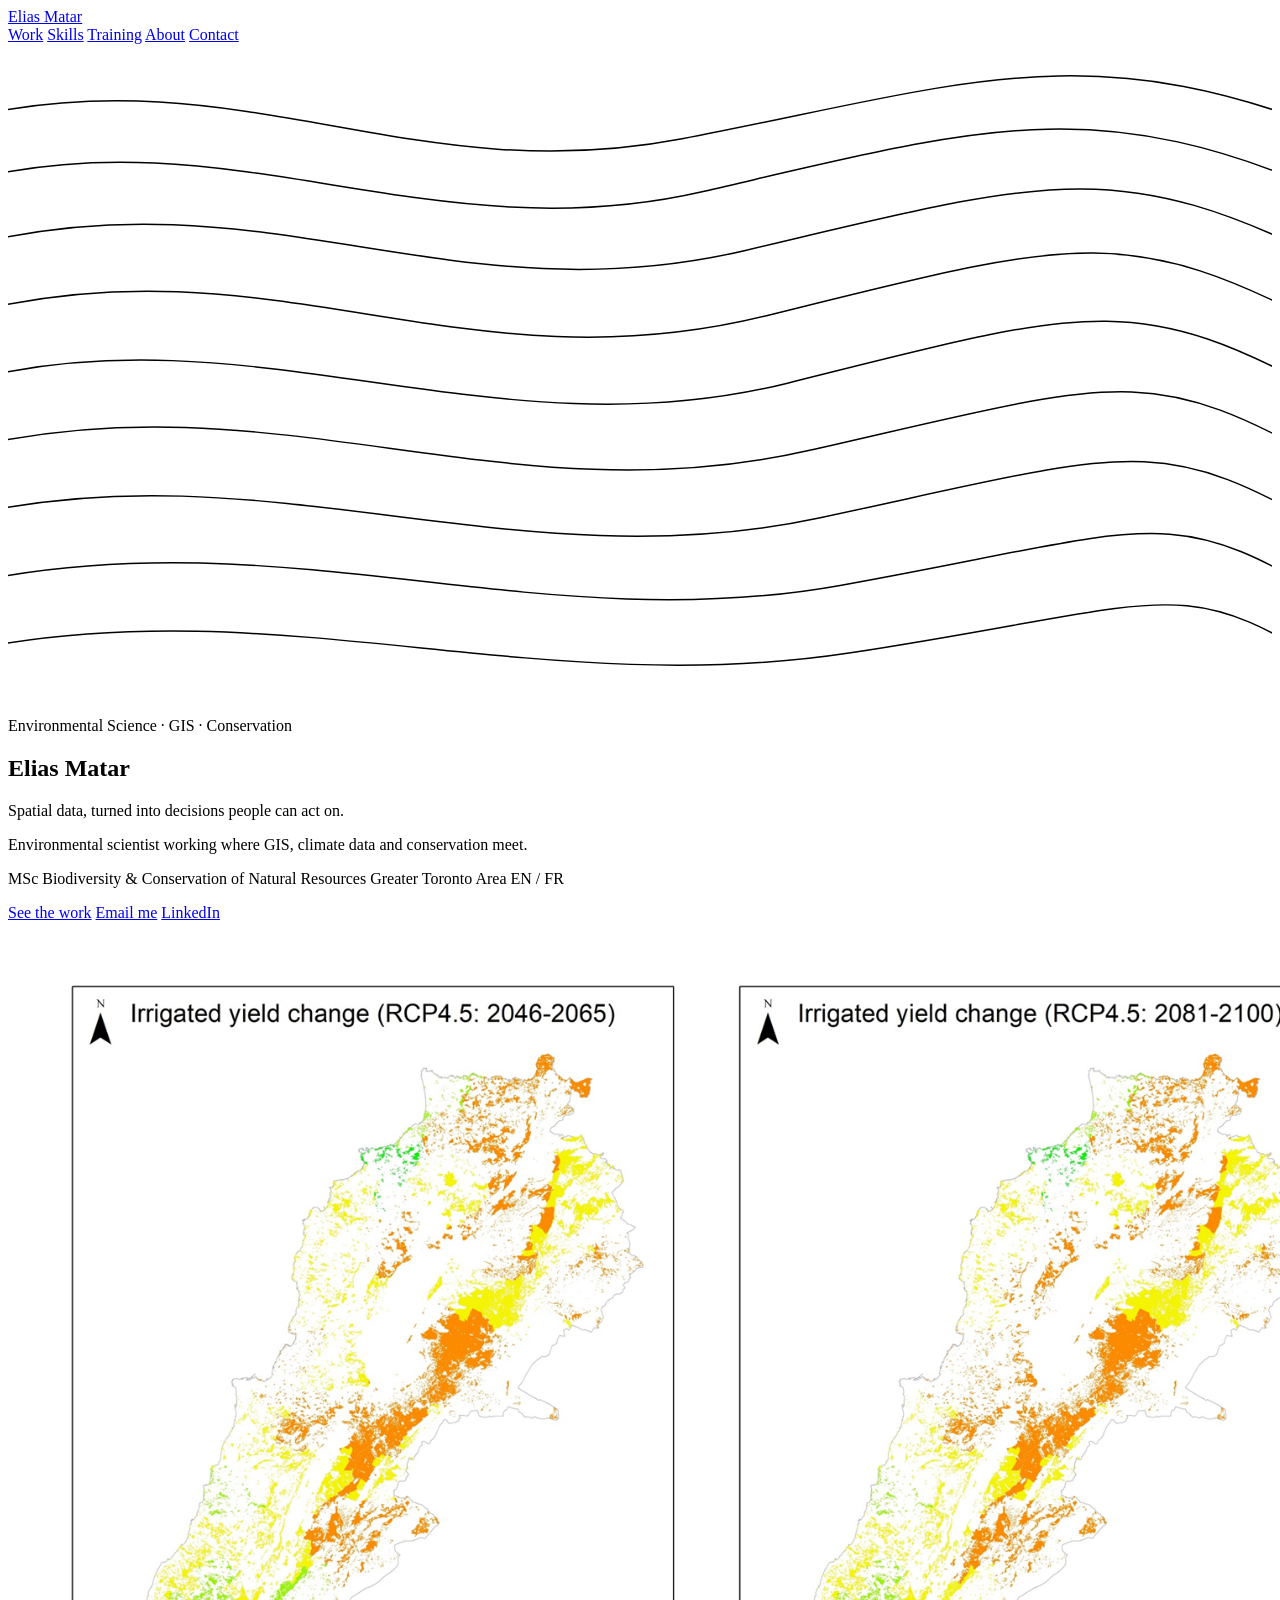
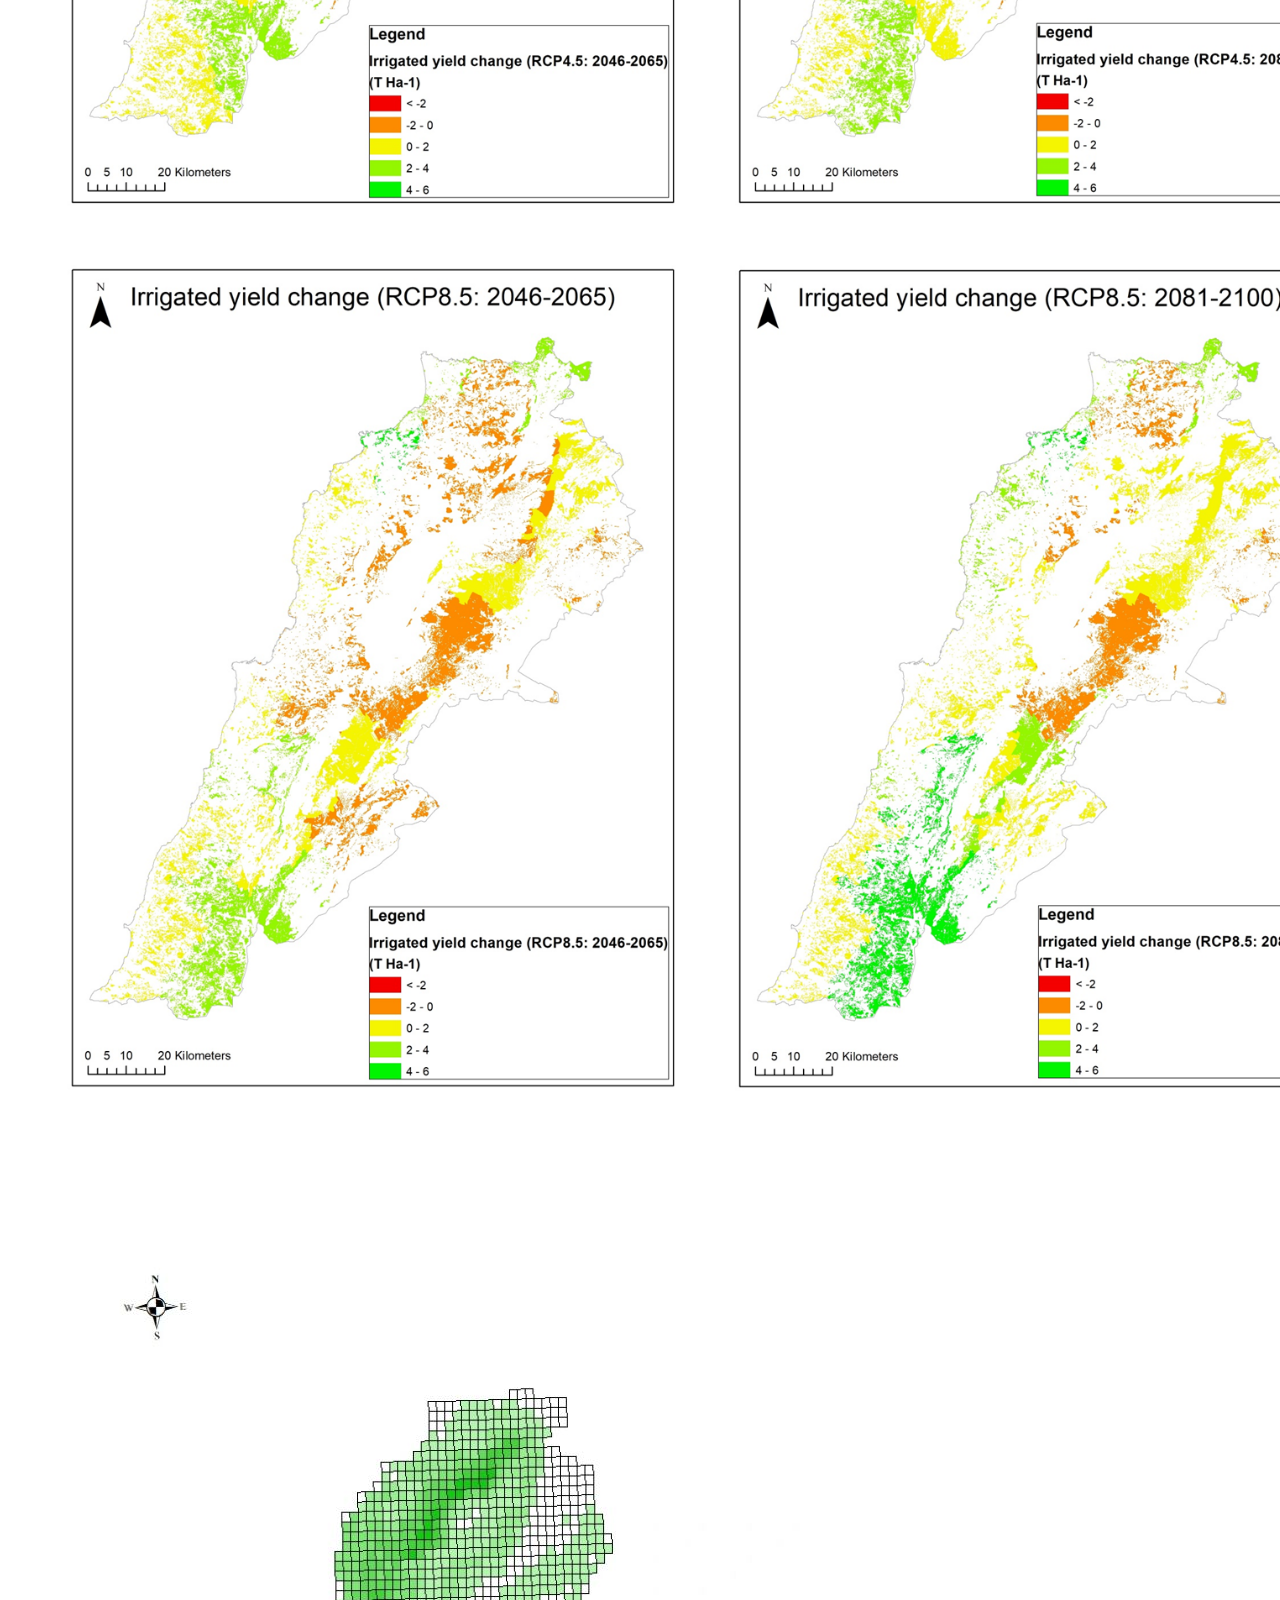
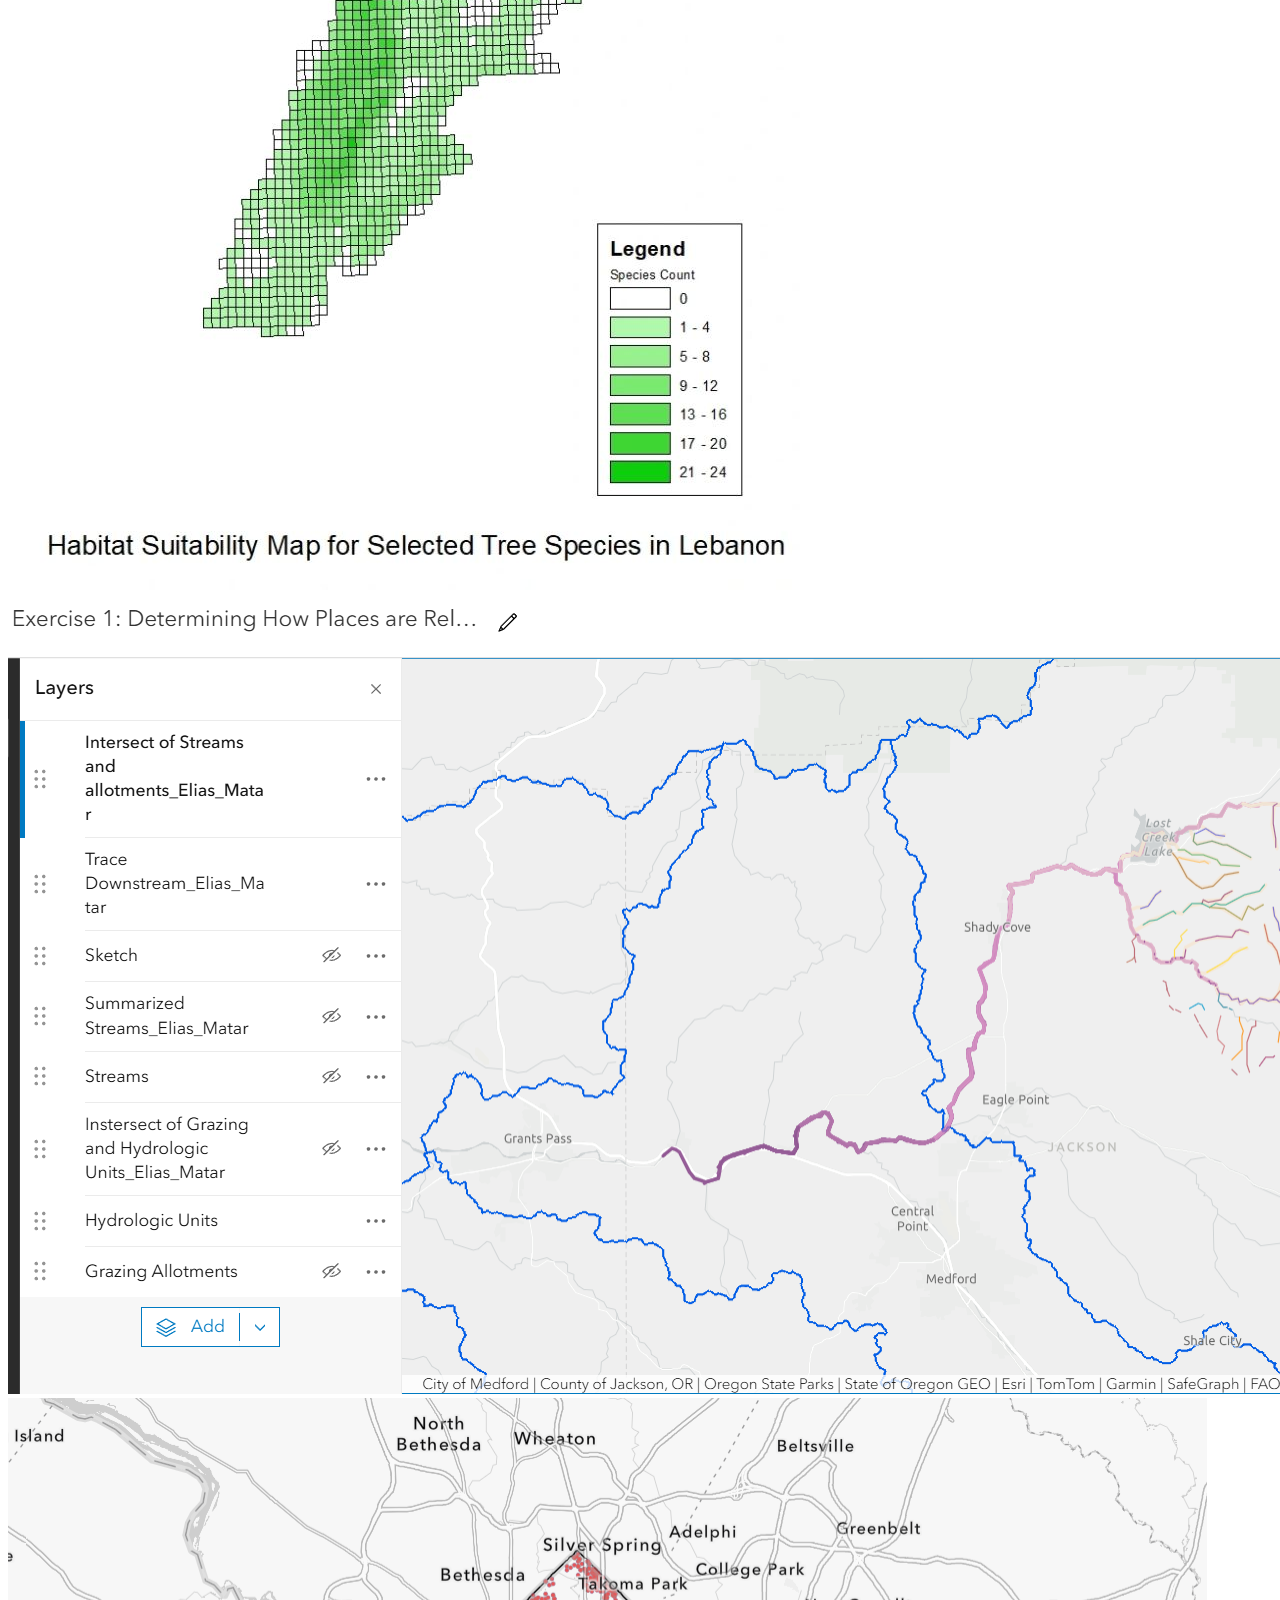
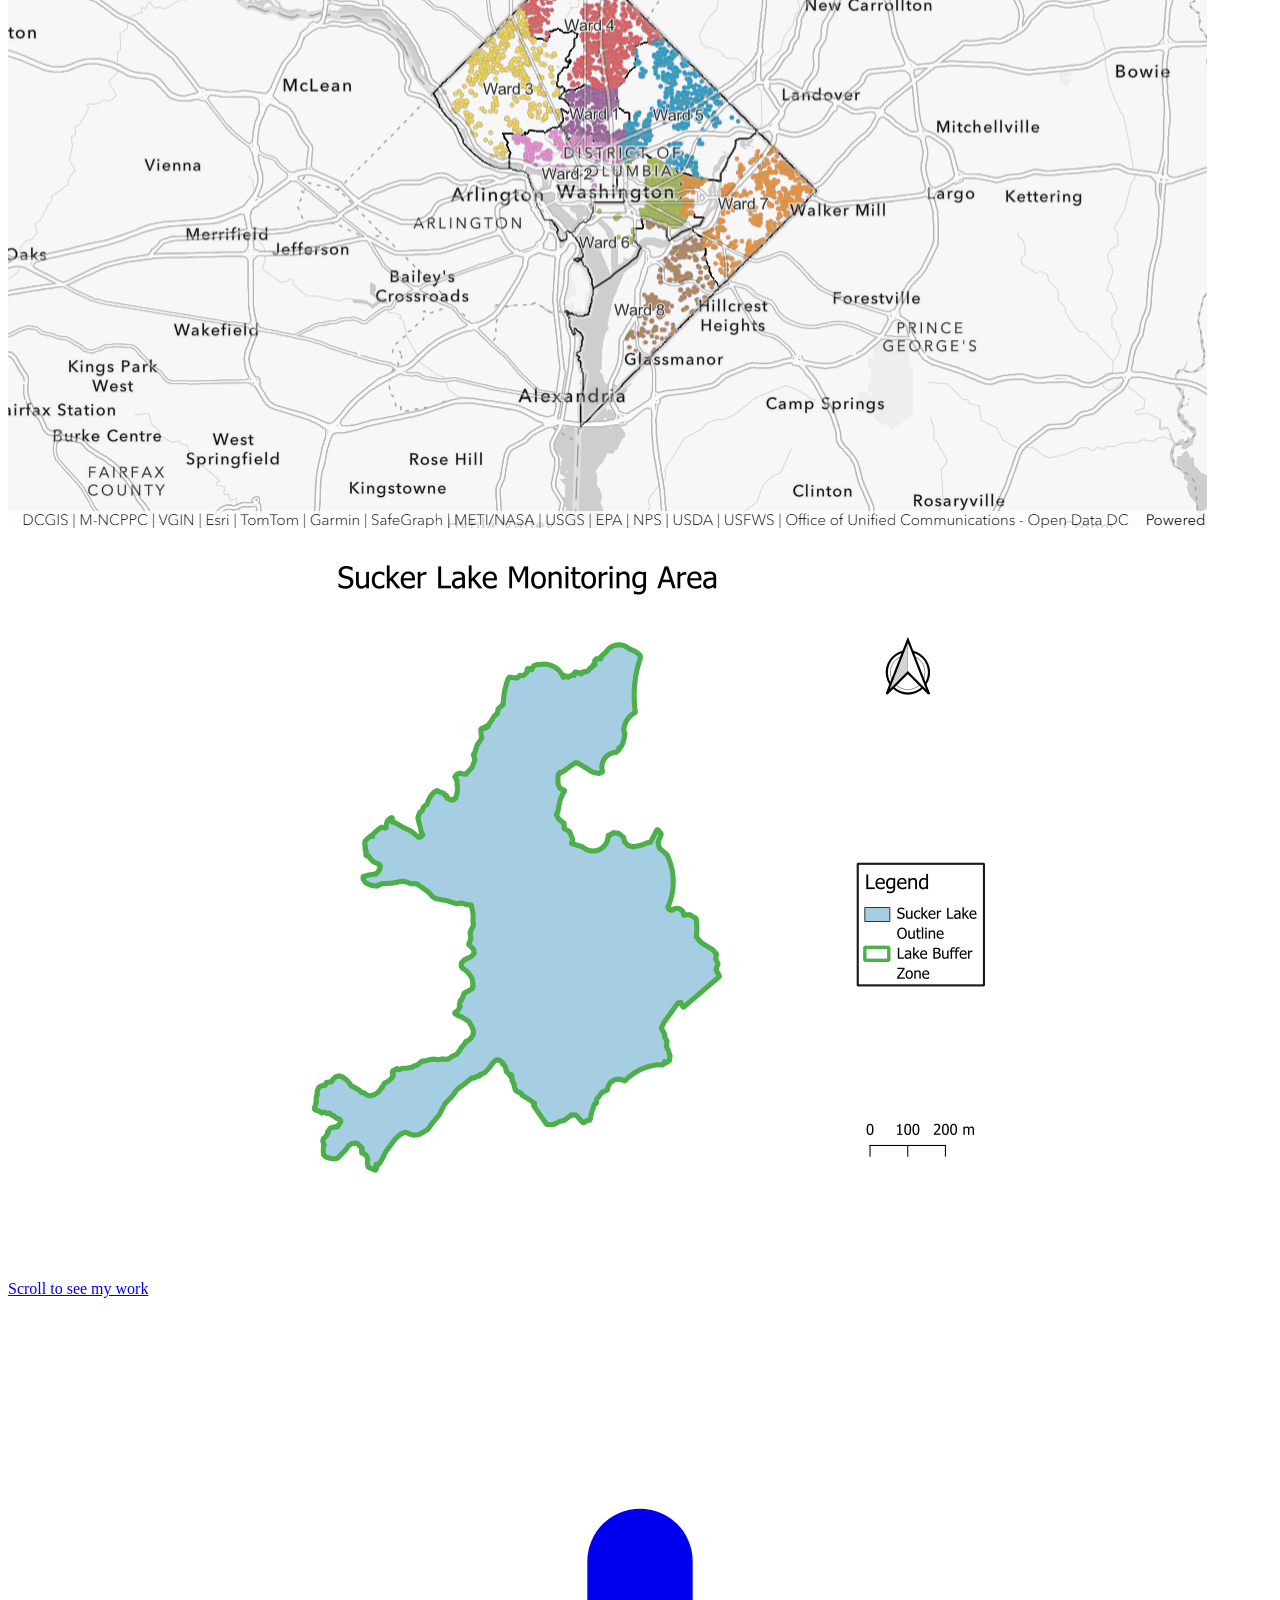
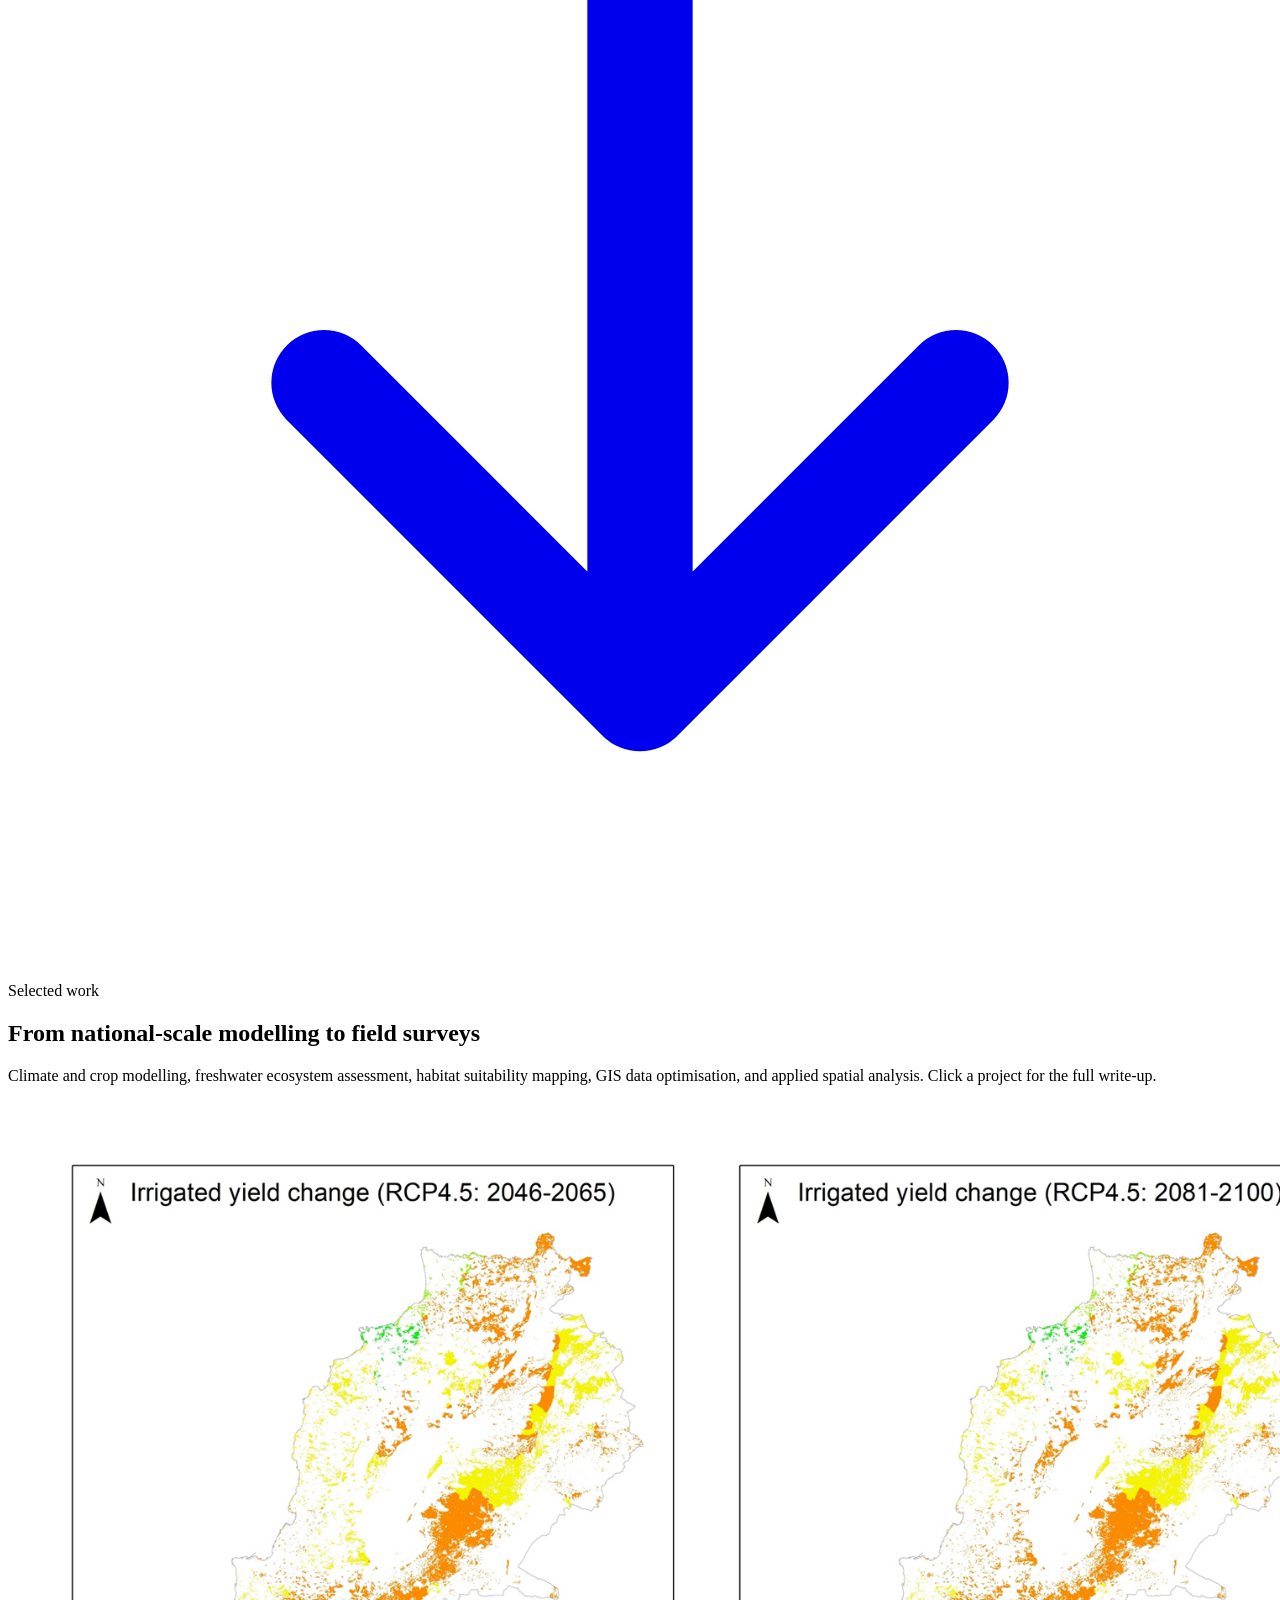
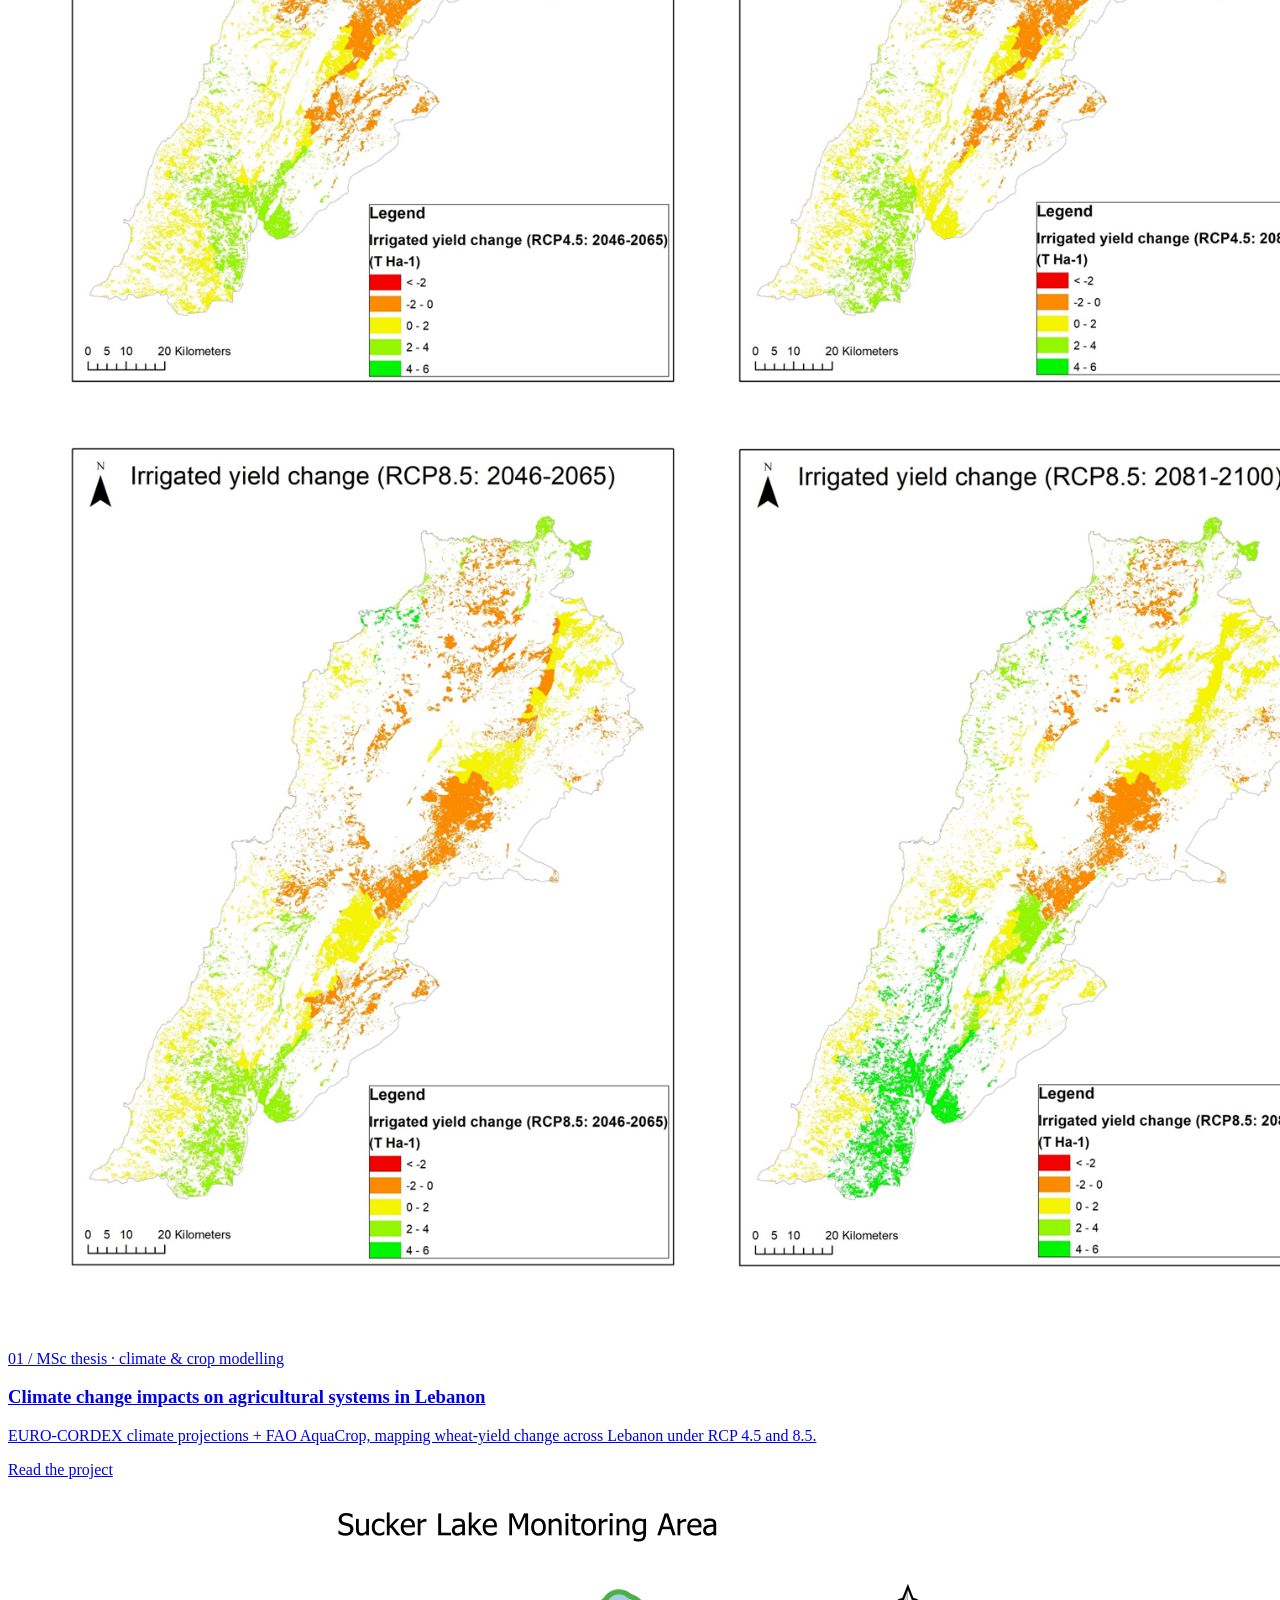
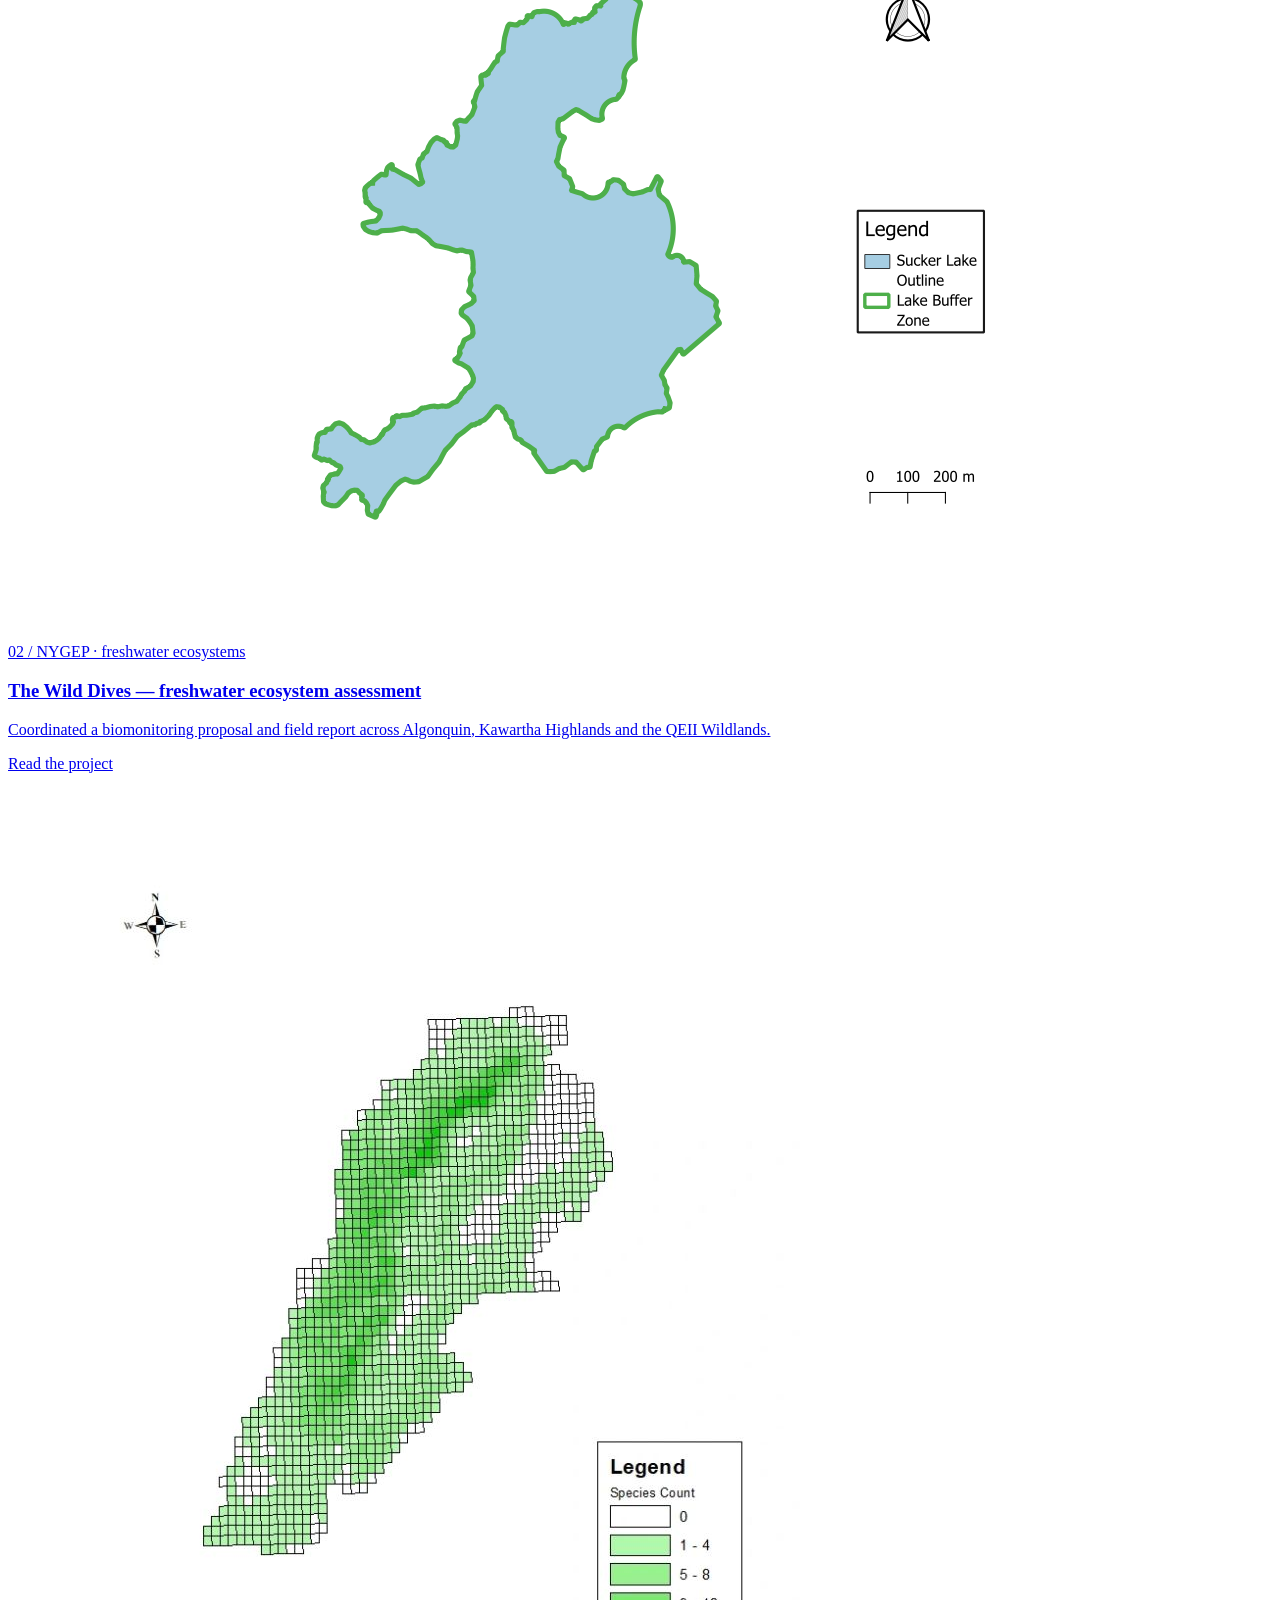
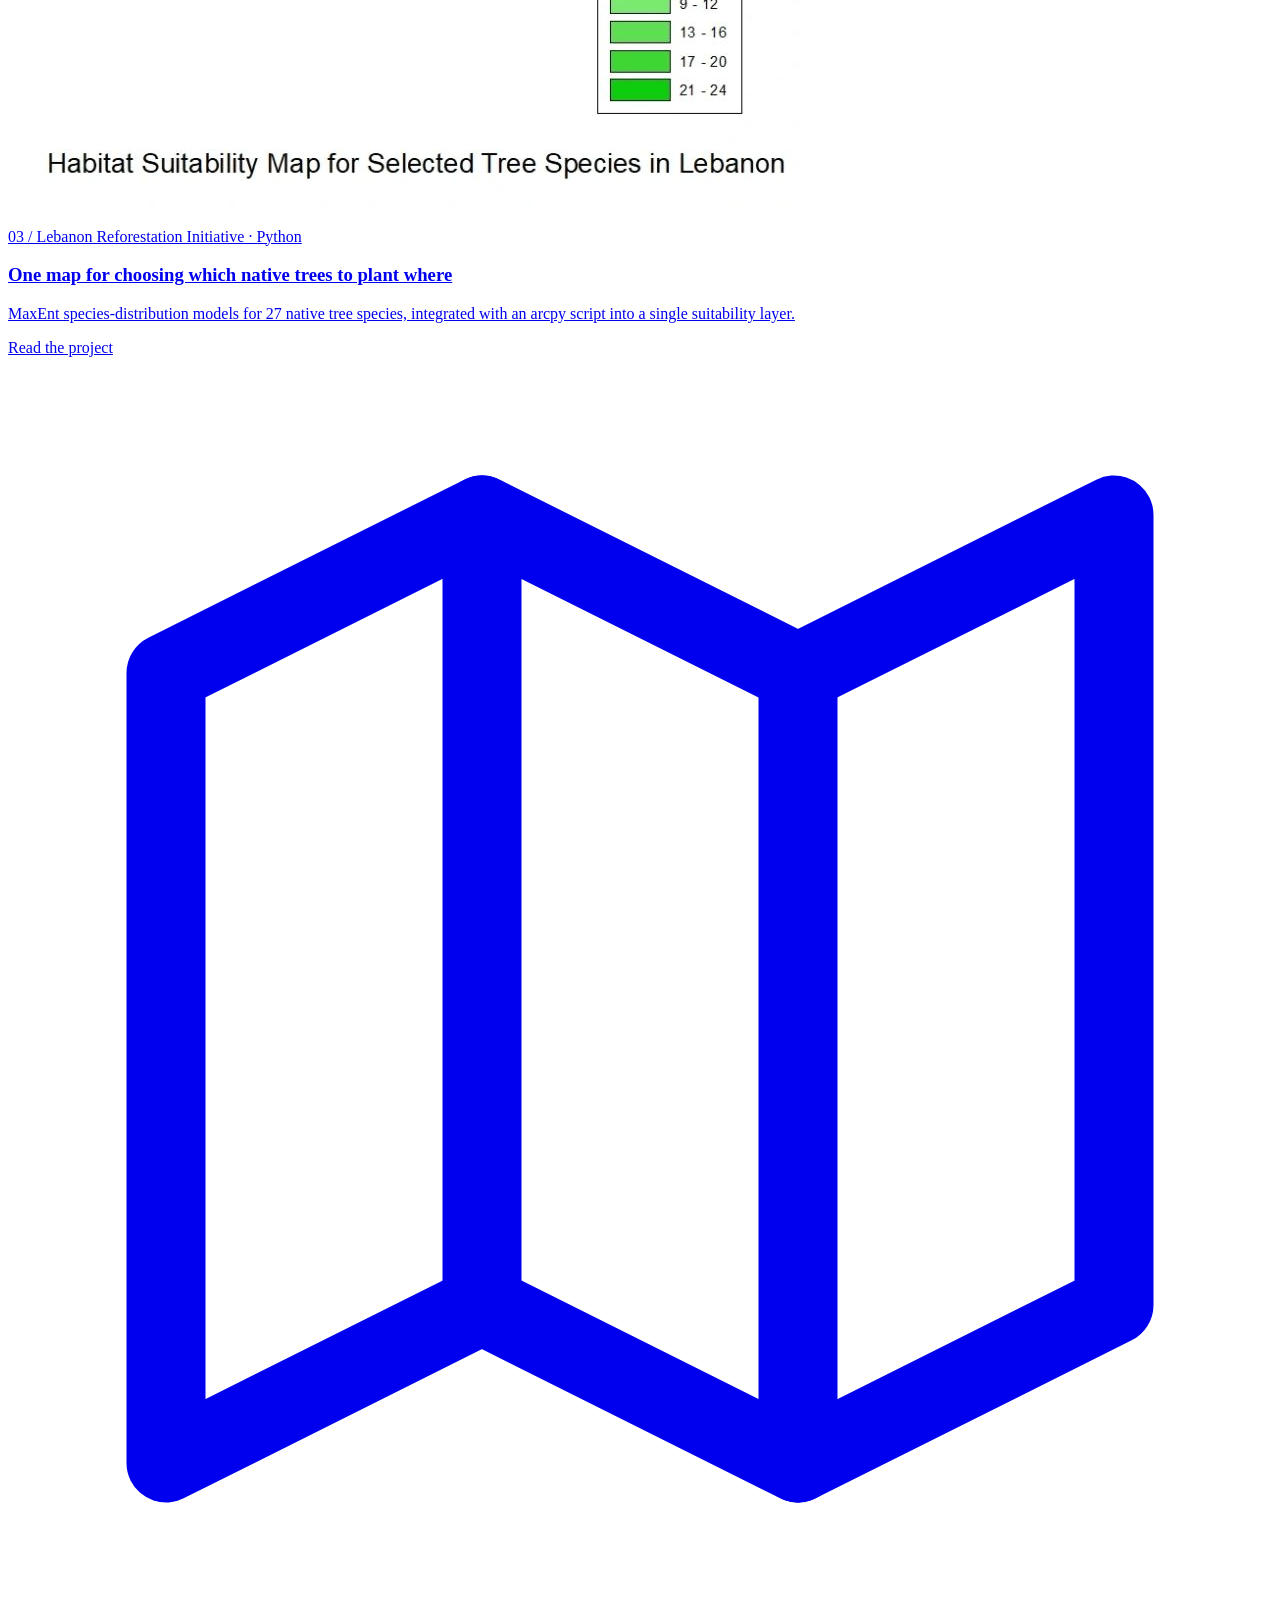
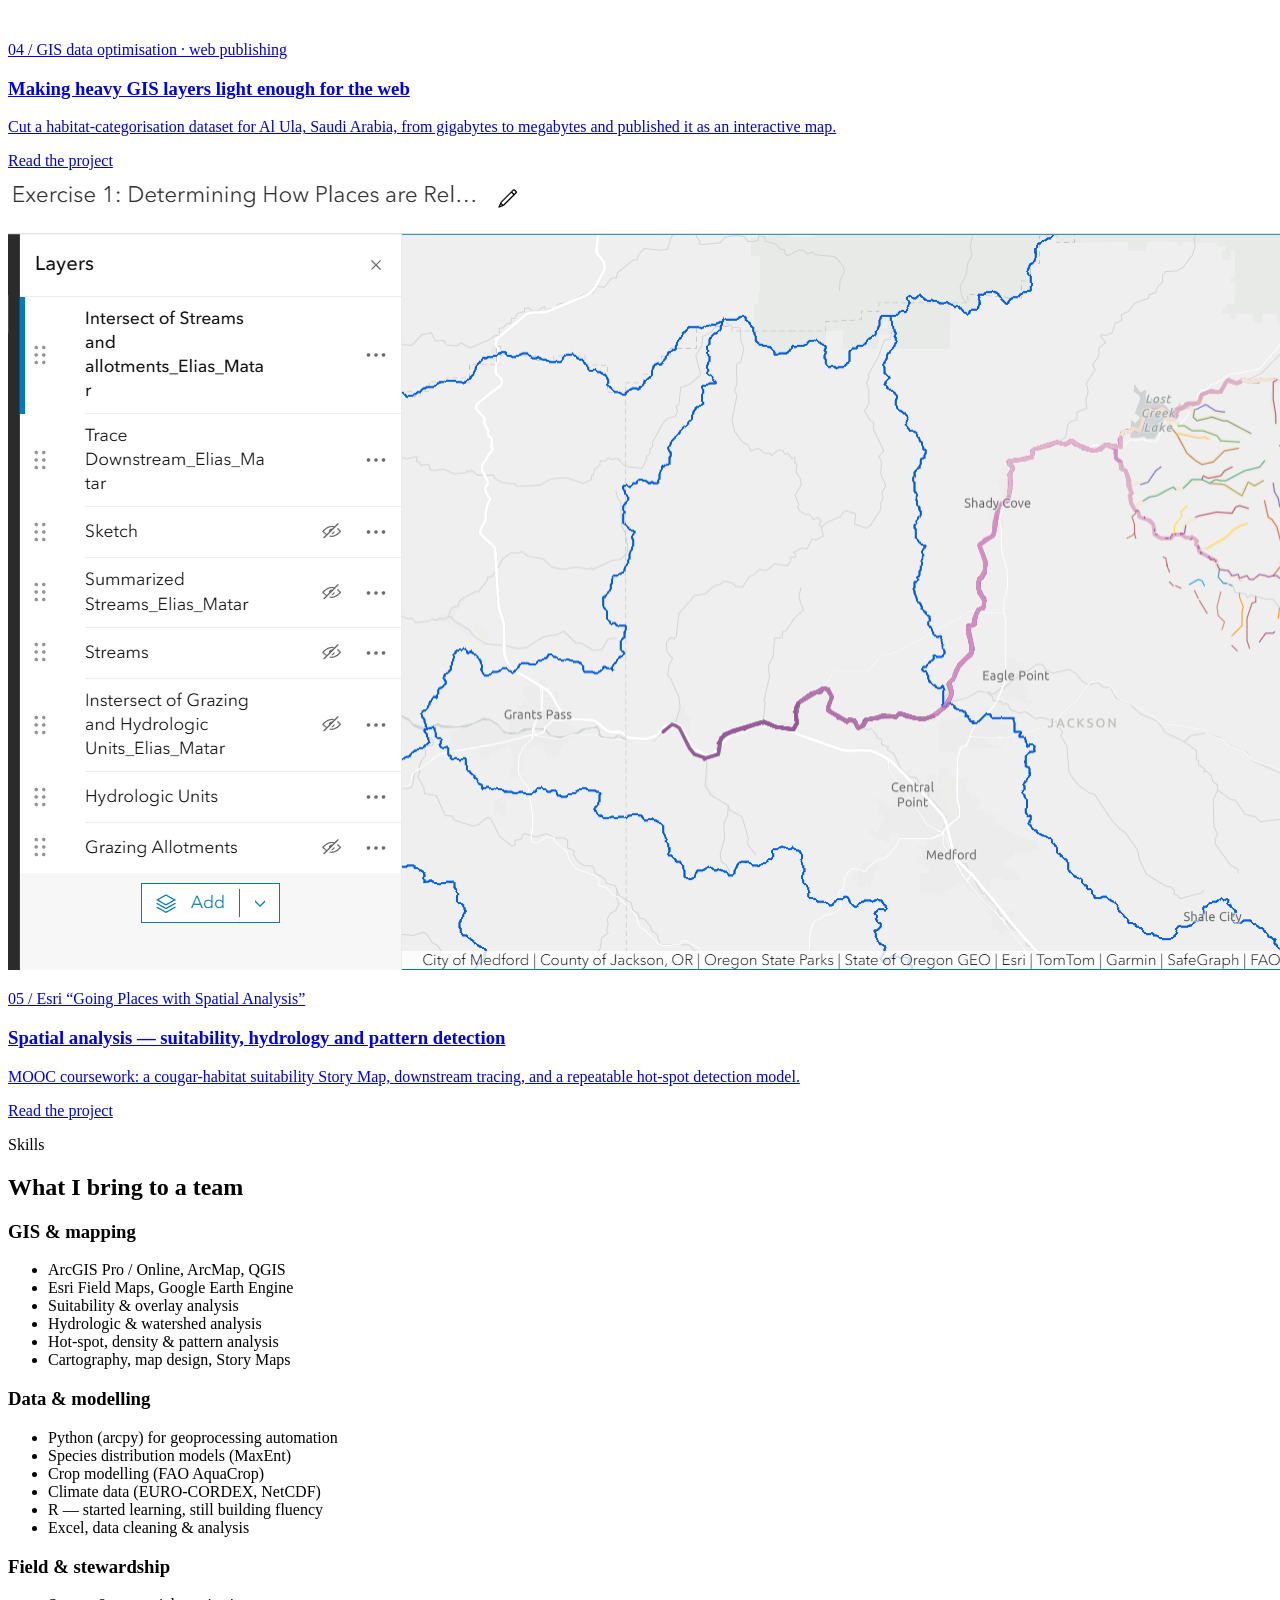
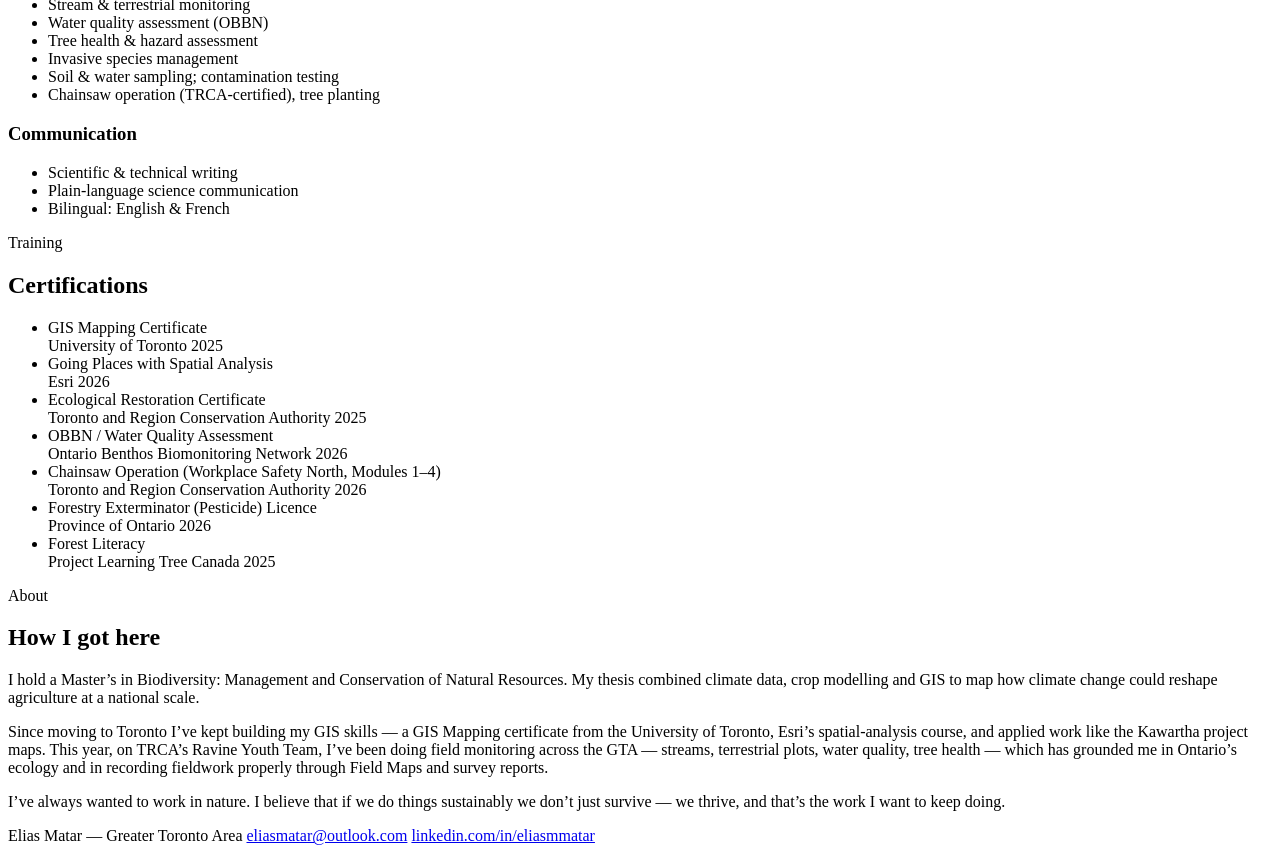
==== commit d9b18e4e: "Add files via upload" ====
--- a/index.html
+++ b/index.html
@@ -8,370 +8,7 @@
 <link rel="preconnect" href="https://fonts.googleapis.com">
 <link rel="preconnect" href="https://fonts.gstatic.com" crossorigin>
 <link rel="stylesheet" href="https://fonts.googleapis.com/css2?family=Fraunces:opsz,wght@9..144,400;9..144,500;9..144,600&family=IBM+Plex+Mono:wght@400;500&family=IBM+Plex+Sans:wght@400;450;500;600&display=swap">
-<style>
-  /* ---------- tokens : light (bare :root = the "system" default) ---------- */
-  :root{
-    --paper:#F3F4F0;
-    --surface:#FBFBF8;
-    --surface-sunk:#EEEFE9;
-    --ink:#17241F;
-    --ink-soft:#57635C;
-    --ink-faint:#8A948C;
-    --line:#E0DED1;
-    --line-soft:#EAE9DE;
-    --pine:#0E5B4E;
-    --pine-deep:#0A463C;
-    --clay:#B4552F;           /* signal only: live / in-progress */
-    --shadow:18px 18px 48px -24px rgba(23,36,31,.28);
-    --maxw:1120px;
-    --textw:720px;
-  }
-  @media (prefers-color-scheme:dark){
-    :root:not([data-theme="light"]){
-      --paper:#0F1613;
-      --surface:#161F1B;
-      --surface-sunk:#111815;
-      --ink:#ECEFE8;
-      --ink-soft:#9BA79E;
-      --ink-faint:#6C7A72;
-      --line:#293831;
-      --line-soft:#1F2A25;
-      --pine:#57C6AC;
-      --pine-deep:#7CD9C1;
-      --clay:#E27B53;
-      --shadow:18px 18px 52px -24px rgba(0,0,0,.55);
-    }
-  }
-  :root[data-theme="dark"]{
-    --paper:#0F1613;
-    --surface:#161F1B;
-    --surface-sunk:#111815;
-    --ink:#ECEFE8;
-    --ink-soft:#9BA79E;
-    --ink-faint:#6C7A72;
-    --line:#293831;
-    --line-soft:#1F2A25;
-    --pine:#57C6AC;
-    --pine-deep:#7CD9C1;
-    --clay:#E27B53;
-    --shadow:18px 18px 52px -24px rgba(0,0,0,.55);
-  }
-
-  /* ---------- reset / base ---------- */
-  *,*::before,*::after{box-sizing:border-box}
-  html{scroll-behavior:smooth}
-  @media (prefers-reduced-motion:reduce){html{scroll-behavior:auto}}
-  body{
-    margin:0;
-    background:var(--paper);
-    color:var(--ink);
-    font-family:"IBM Plex Sans",-apple-system,BlinkMacSystemFont,"Segoe UI",Roboto,Helvetica,Arial,sans-serif;
-    font-weight:400;
-    font-size:1.0625rem;
-    line-height:1.65;
-    -webkit-font-smoothing:antialiased;
-    text-rendering:optimizeLegibility;
-  }
-  h1,h2,h3{
-    font-family:"Fraunces","Iowan Old Style",Georgia,serif;
-    font-weight:500;
-    line-height:1.12;
-    letter-spacing:-.012em;
-    text-wrap:balance;
-    margin:0;
-  }
-  p{margin:0}
-  img{max-width:100%;display:block}
-  a{color:var(--pine-deep);text-decoration-thickness:1px;text-underline-offset:2px}
-  a:focus-visible,button:focus-visible{outline:2px solid var(--pine);outline-offset:3px;border-radius:2px}
-
-  .wrap{max-width:var(--maxw);margin:0 auto;padding:0 28px}
-  .eyebrow{
-    font-family:"IBM Plex Mono",ui-monospace,SFMono-Regular,Menlo,monospace;
-    font-size:.72rem;
-    font-weight:500;
-    letter-spacing:.16em;
-    text-transform:uppercase;
-    color:var(--pine);
-  }
-
-  /* ---------- header ---------- */
-  header{
-    position:sticky;top:0;z-index:20;
-    background:color-mix(in srgb,var(--paper) 86%,transparent);
-    backdrop-filter:blur(10px);
-    -webkit-backdrop-filter:blur(10px);
-    border-bottom:1px solid var(--line-soft);
-  }
-  header .wrap{display:flex;align-items:baseline;justify-content:space-between;padding-block:11px}
-  .brand{
-    font-family:"Fraunces",Georgia,serif;
-    font-weight:600;font-size:1.06rem;letter-spacing:-.01em;
-    color:var(--ink);text-decoration:none;
-  }
-  header nav{display:flex;gap:26px}
-  header nav a{
-    font-family:"IBM Plex Mono",monospace;
-    font-size:.76rem;letter-spacing:.06em;text-transform:uppercase;
-    color:var(--ink-soft);text-decoration:none;
-  }
-  header nav a:hover{color:var(--pine-deep)}
-  header nav a.active{color:var(--pine-deep)}
-  header nav a.active::after{content:"";display:block;height:1px;background:var(--pine);margin-top:3px}
-  @media (max-width:640px){header nav{display:none}}
-
-  /* ---------- hero ---------- */
-  .hero{position:relative;overflow:hidden;border-bottom:1px solid var(--line-soft)}
-  .hero .topo{
-    position:absolute;inset:-10% -5% auto -5%;width:110%;height:150%;
-    color:var(--pine);opacity:.10;pointer-events:none;
-  }
-  @media (prefers-color-scheme:dark){:root:not([data-theme="light"]) .hero .topo{opacity:.14}}
-  :root[data-theme="dark"] .hero .topo{opacity:.14}
-  .hero .wrap{position:relative;padding-block:36px 34px}
-  .hero-grid{display:grid;grid-template-columns:minmax(0,1fr) minmax(0,1fr);gap:52px;align-items:center}
-  @media (max-width:880px){.hero-grid{grid-template-columns:1fr;gap:28px}}
-  .hero h1{
-    font-size:clamp(2.6rem,6.4vw,4.75rem);
-    font-weight:500;letter-spacing:-.028em;
-    margin:.06em 0 0;line-height:1.02;
-  }
-  .hero .tagline{
-    margin-top:.7rem;font-size:clamp(1.1rem,2.4vw,1.4rem);
-    font-weight:500;color:var(--ink);max-width:26ch;
-    font-family:"Fraunces",Georgia,serif;letter-spacing:-.01em;
-  }
-  .hero .lede{
-    margin-top:.7rem;max-width:50ch;
-    font-size:1.08rem;line-height:1.5;color:var(--ink-soft);
-    font-weight:400;
-  }
-  .hero .facts{
-    margin-top:1.1rem;display:flex;flex-wrap:wrap;gap:8px 10px;
-    font-family:"IBM Plex Mono",monospace;font-size:.74rem;color:var(--ink-faint);
-    letter-spacing:.02em;
-  }
-  .hero .facts span{white-space:nowrap}
-  .hero .facts span+span::before{content:"·";margin-right:10px;color:var(--line)}
-  .cta{margin-top:1.5rem;display:flex;flex-wrap:wrap;gap:12px}
-  .cta a{
-    display:inline-flex;align-items:center;gap:.5em;
-    padding:11px 20px;border-radius:2px;
-    font-size:.9rem;font-weight:500;text-decoration:none;
-    font-family:"IBM Plex Sans",sans-serif;
-  }
-  .cta .solid{background:var(--pine);color:#FBFBF8}
-  .cta .solid:hover{background:var(--pine-deep)}
-  .cta .outline{border:1px solid var(--line);color:var(--ink)}
-  .cta .outline:hover{border-color:var(--pine);color:var(--pine-deep)}
-  @media (prefers-color-scheme:dark){:root:not([data-theme="light"]) .cta .solid{color:#0F1613}}
-  :root[data-theme="dark"] .cta .solid{color:#0F1613}
-
-  /* hero — a loose stack of map prints */
-  .photostack{
-    position:relative;display:block;
-    width:100%;height:clamp(320px,38vw,430px);
-    transition:transform .3s ease;
-  }
-  .photostack:hover{transform:translateY(-3px)}
-  .photostack img{
-    position:absolute;display:block;object-fit:cover;
-    border:7px solid #fff;border-radius:2px;background:#fff;
-    box-shadow:0 14px 34px -10px rgba(23,36,31,.42);
-    transition:transform .35s cubic-bezier(.2,.7,.2,1);
-  }
-  .photostack .p1{width:42%;aspect-ratio:3/4;  left:5%; top:7%;  transform:rotate(-9deg); z-index:1}
-  .photostack .p2{width:40%;aspect-ratio:3/4;  left:40%;top:1%;  transform:rotate(7deg);  z-index:2}
-  .photostack .p3{width:55%;aspect-ratio:4/3;  left:2%; top:41%; transform:rotate(3deg);  z-index:3}
-  .photostack .p4{width:50%;aspect-ratio:4/3;  left:35%;top:35%; transform:rotate(-6deg); z-index:4}
-  .photostack .p5{width:53%;aspect-ratio:4/3;  left:17%;top:19%; transform:rotate(5deg);  z-index:5}
-  @media (prefers-reduced-motion:no-preference){
-    .photostack:hover .p1{transform:rotate(-13deg) translate(-5%,1%)}
-    .photostack:hover .p2{transform:rotate(11deg) translate(5%,-2%)}
-    .photostack:hover .p4{transform:rotate(-9deg) translate(-2%,3%)}
-    .photostack:hover .p5{transform:rotate(2deg) translateY(-4%)}
-  }
-  @media (prefers-reduced-motion:reduce){
-    .photostack,.photostack img{transition:none}
-    .photostack:hover{transform:none}
-  }
-  @media (max-width:880px){.photostack{height:clamp(320px,72vw,420px);max-width:460px;margin-inline:auto}}
-
-  .scroll-cue-wrap{text-align:center;margin-top:24px}
-  .scroll-cue{
-    display:inline-flex;flex-direction:column;align-items:center;gap:9px;
-    text-decoration:none;color:var(--ink-soft);
-    font-family:"IBM Plex Mono",monospace;font-size:.72rem;
-    letter-spacing:.16em;text-transform:uppercase;
-  }
-  .scroll-cue:hover{color:var(--pine-deep)}
-  .scroll-cue svg{width:24px;height:24px;color:var(--pine);animation:bob 1.9s ease-in-out infinite}
-  @keyframes bob{0%,100%{transform:translateY(0)}50%{transform:translateY(8px)}}
-  @media (prefers-reduced-motion:reduce){.scroll-cue svg{animation:none}}
-
-  /* click-to-zoom lightbox for work images */
-  .gallery img,.project__cols .gallery img{cursor:zoom-in}
-  .lightbox{
-    position:fixed;inset:0;z-index:100;
-    background:color-mix(in srgb,var(--ink) 90%,#000);
-    display:flex;align-items:center;justify-content:center;
-    padding:clamp(14px,4vw,56px);cursor:zoom-out;
-  }
-  .lightbox[hidden]{display:none}
-  .lightbox img{
-    max-width:100%;max-height:100%;width:auto;height:auto;object-fit:contain;
-    border-radius:3px;background:#fff;box-shadow:0 24px 70px -14px rgba(0,0,0,.6);cursor:default;
-  }
-  .lightbox__close{
-    position:absolute;top:16px;right:22px;
-    background:none;border:0;color:#fff;font-size:2rem;line-height:1;cursor:pointer;
-  }
-  @media (prefers-reduced-motion:no-preference){.lightbox{animation:lbfade .16s ease}}
-  @keyframes lbfade{from{opacity:0}to{opacity:1}}
-
-  /* ---------- sections ---------- */
-  section{padding-block:88px;scroll-margin-top:76px}
-  section+section{border-top:1px solid var(--line-soft)}
-  .section-head{margin-bottom:52px;max-width:var(--textw)}
-  .section-head h2{font-size:clamp(1.7rem,3.6vw,2.3rem);margin-top:.35em}
-  .section-head p{margin-top:.8rem;color:var(--ink-soft)}
-
-  /* ---------- projects ---------- */
-  .project{
-    display:grid;gap:26px;
-    padding-block:44px;
-    border-top:1px solid var(--line);
-  }
-  .project:first-of-type{border-top:0;padding-top:0}
-  .project__index{
-    font-family:"IBM Plex Mono",monospace;font-size:.74rem;letter-spacing:.1em;
-    color:var(--ink-faint);
-  }
-  .project h3{font-size:clamp(1.35rem,2.8vw,1.72rem);margin:.15em 0 .1em}
-  .project__body{max-width:var(--textw);display:flex;flex-direction:column;gap:.9rem;color:var(--ink-soft)}
-  .project__body strong{color:var(--ink);font-weight:600}
-  /* text + a single map side by side */
-  .project__cols{display:grid;grid-template-columns:1fr minmax(300px,360px);gap:40px;align-items:start}
-  .project__cols .project__body{max-width:none}
-  .project__cols .gallery{margin-top:0}
-  @media (max-width:760px){.project__cols{grid-template-columns:1fr;gap:24px}}
-
-  .tags{margin:.4rem 0 0;padding:0;list-style:none;display:flex;flex-wrap:wrap;gap:7px}
-  .tags li{
-    font-family:"IBM Plex Mono",monospace;font-size:.72rem;letter-spacing:.02em;
-    color:var(--ink-soft);
-    background:var(--surface-sunk);
-    border:1px solid var(--line-soft);
-    border-radius:2px;padding:3px 9px;
-  }
-
-  .links{margin-top:.5rem;display:flex;flex-wrap:wrap;gap:20px}
-  .links a.subtle{color:var(--ink-faint);font-size:.74rem;font-weight:400;border-bottom-color:transparent}
-  .links a.subtle:hover{color:var(--pine-deep)}
-  .links a.subtle::after{content:""}
-  .links a{
-    font-family:"IBM Plex Mono",monospace;font-size:.8rem;font-weight:500;
-    text-decoration:none;color:var(--pine-deep);
-    border-bottom:1px solid color-mix(in srgb,var(--pine) 40%,transparent);
-    padding-bottom:2px;
-  }
-  .links a:hover{border-bottom-color:var(--pine)}
-  .links a::after{content:" →"}
-
-  .gallery{
-    display:grid;grid-template-columns:repeat(auto-fit,minmax(258px,1fr));
-    gap:16px;margin-top:6px;align-items:start;
-  }
-  .gallery figure{
-    margin:0;background:var(--surface);
-    border:1px solid var(--line);border-radius:3px;overflow:hidden;
-    transition:transform .25s ease,box-shadow .25s ease;
-  }
-  .gallery figure:hover{transform:translateY(-3px);box-shadow:var(--shadow)}
-  .gallery img{width:100%;height:auto;display:block;background:#fff;border-bottom:1px solid var(--line-soft)}
-  /* maps: show the whole frame, don't crop */
-  .gallery--maps img{padding:6px}
-  .gallery figcaption{
-    padding:11px 13px;font-size:.82rem;line-height:1.45;color:var(--ink-soft);
-  }
-  @media (prefers-reduced-motion:reduce){.gallery figure{transition:none}}
-
-  /* embedded interactive map */
-  .mapframe{
-    border:1px solid var(--line);border-radius:3px;overflow:hidden;background:var(--surface);
-  }
-  .mapframe iframe{display:block;width:100%;height:clamp(360px,58vh,520px);border:0}
-  .mapframe figcaption{padding:11px 13px;font-size:.82rem;color:var(--ink-soft)}
-
-  /* ---------- skills ---------- */
-  .cols{display:grid;grid-template-columns:repeat(auto-fit,minmax(210px,1fr));gap:36px 32px}
-  .cols h3{
-    font-family:"IBM Plex Mono",monospace;font-size:.78rem;font-weight:500;
-    letter-spacing:.1em;text-transform:uppercase;color:var(--pine);
-    padding-bottom:10px;border-bottom:1px solid var(--line);margin-bottom:14px;
-  }
-  .cols ul{margin:0;padding:0;list-style:none;font-size:.96rem}
-  .cols li{padding:5px 0;color:var(--ink-soft)}
-
-  /* ---------- certifications ---------- */
-  .certs{list-style:none;margin:0;padding:0;max-width:var(--textw)}
-  .certs li{
-    display:flex;justify-content:space-between;gap:20px;align-items:baseline;
-    padding:15px 0;border-bottom:1px solid var(--line);
-  }
-  .certs li:last-child{border-bottom:0}
-  .certs .c-name{color:var(--ink);font-weight:500}
-  .certs .c-org{color:var(--ink-soft);font-size:.92rem}
-  .certs .c-year{
-    font-family:"IBM Plex Mono",monospace;font-size:.8rem;color:var(--ink-faint);
-    flex-shrink:0;font-variant-numeric:tabular-nums;
-  }
-
-  /* ---------- about ---------- */
-  .about p{max-width:60ch;color:var(--ink-soft);font-size:1.08rem;line-height:1.7}
-
-  /* ---------- footer ---------- */
-  footer{padding-block:64px;border-top:1px solid var(--line-soft);background:var(--surface-sunk);scroll-margin-top:76px}
-  footer .wrap{display:flex;flex-wrap:wrap;justify-content:space-between;gap:16px;align-items:baseline}
-  footer .f-name{font-family:"Fraunces",Georgia,serif;font-weight:600;color:var(--ink)}
-  footer a{
-    font-family:"IBM Plex Mono",monospace;font-size:.82rem;color:var(--ink-soft);
-    text-decoration:none;margin-left:18px;
-  }
-  footer a:first-of-type{margin-left:0}
-  footer a:hover{color:var(--pine-deep)}
-  footer .f-links{display:flex;flex-wrap:wrap;gap:0 4px}
-
-  /* ---------- editor notes (provisional — delete when resolved) ---------- */
-  .note{
-    max-width:var(--textw);
-    margin-top:.4rem;
-    display:flex;gap:12px;
-    padding:11px 14px;
-    background:color-mix(in srgb,var(--clay) 8%,var(--surface));
-    border:1px solid color-mix(in srgb,var(--clay) 28%,transparent);
-    border-left:3px solid var(--clay);
-    border-radius:2px;
-    font-size:.86rem;line-height:1.5;color:var(--ink-soft);
-  }
-  .note::before{
-    content:"EDIT";flex-shrink:0;
-    font-family:"IBM Plex Mono",monospace;font-size:.68rem;font-weight:500;
-    letter-spacing:.1em;color:var(--clay);padding-top:.15em;
-  }
-  .note code{
-    font-family:"IBM Plex Mono",monospace;font-size:.85em;
-    background:var(--surface-sunk);padding:1px 4px;border-radius:2px;
-  }
-
-  /* ---------- scroll reveal (additive; no-JS shows everything) ---------- */
-  .js .reveal{opacity:0;transform:translateY(14px)}
-  .js .reveal.in{opacity:1;transform:none;transition:opacity .6s ease,transform .6s ease}
-  @media (prefers-reduced-motion:reduce){
-    .js .reveal{opacity:1;transform:none}
-    .js .reveal.in{transition:none}
-  }
-</style>
+<link rel="stylesheet" href="assets/style.css">
 </head>
 <body>
 <script>document.documentElement.classList.add('js');</script>
@@ -449,192 +86,67 @@
       <div class="section-head reveal">
         <p class="eyebrow">Selected work</p>
         <h2>From national-scale modelling to field surveys</h2>
-        <p>Climate and crop modelling, freshwater ecosystem assessment, habitat suitability mapping, GIS data optimisation, and applied spatial analysis.</p>
-      </div>
-
-      <!-- PROJECT 1 -->
-      <article class="project reveal">
-        <div>
-          <p class="project__index">01 / MSc thesis · climate &amp; crop modelling</p>
-          <h3>Climate change impacts on agricultural systems in Lebanon</h3>
-        </div>
-        <div class="project__cols">
-          <div class="project__body">
-            <p>I assessed how a hotter, drier climate would affect wheat &mdash; the country&rsquo;s
-              main cereal crop, about two-thirds of cultivated cereals &mdash; through the rest of
-              the century. I processed downscaled regional climate projections (EURO-CORDEX) for
-              two emission scenarios (RCP&nbsp;4.5 and 8.5) and two future periods (2046&ndash;2065
-              and 2081&ndash;2100) against a 1986&ndash;2005 baseline, then used the FAO AquaCrop
-              model to simulate rainfed and irrigated wheat yield and water productivity for every
-              agro-homogeneous zone in Lebanon, and mapped the results.</p>
-            <p>Projections showed rainfall falling <strong>8&ndash;30%</strong> and temperatures
-              rising <strong>2&ndash;4.7&nbsp;&deg;C</strong>. Yield effects varied sharply by
-              region &mdash; gains in Mount Lebanon and the South, losses elsewhere, near crop
-              failure in Baalbek-Hermel. That regional split is the core finding: adaptation has to
-              be planned locally, not nationally.</p>
-            <ul class="tags">
-              <li>ArcGIS Pro</li><li>QGIS</li><li>FAO AquaCrop</li>
-              <li>EURO-CORDEX / NetCDF</li><li>Spatial analysis</li><li>Scientific writing</li>
-            </ul>
-          </div>
-          <div class="gallery gallery--maps">
-            <figure>
-              <img src="assets/thesis-yield-change.png" alt="Four maps of projected irrigated wheat yield change across Lebanon, RCP4.5 and RCP8.5, mid- and end-century">
-              <figcaption>Projected change in irrigated wheat yield (t&nbsp;ha&#8315;&sup1;) &mdash; two scenarios, two periods. Full set of maps in the thesis.</figcaption>
-            </figure>
-          </div>
-        </div>
-        <div class="links">
-          <a href="assets/Elias_Matar_MSc_Thesis.pdf">Read the thesis (PDF)</a>
-        </div>
-      </article>
-
-      <!-- PROJECT 2 -->
-      <article class="project reveal">
-        <div>
-          <p class="project__index">02 / NYGEP · freshwater ecosystems · field &amp; desk research</p>
-          <h3>The Wild Dives &mdash; freshwater ecosystem assessment, Ontario provincial parks</h3>
-        </div>
-        <div class="project__cols">
-          <div class="project__body">
-            <p>A team project through TRCA&rsquo;s NYGEP co-op (2025) assessing under-documented
-              freshwater ecosystems across Algonquin Provincial Park, Kawartha Highlands Provincial
-              Park and the Queen Elizabeth II Wildlands.</p>
-            <p>I coordinated the biomonitoring proposal for the Kawartha Lakes region &mdash;
-              selecting the study area and delivering the scope, expected outcomes, targets and
-              budget on a tight deadline &mdash; then compiled the Kawartha field report and wrote
-              the Algonquin section of the freshwater literature review, synthesising ecological
-              values, conservation efforts and anthropogenic pressures from published sources. The
-              wider project also produced reusable monitoring protocols and GIS maps of
-              invasive-species cover and priority management areas.</p>
-            <ul class="tags">
-              <li>Project coordination</li><li>Study design &amp; scoping</li>
-              <li>Literature review &amp; synthesis</li><li>Technical reporting</li>
-              <li>Freshwater ecology</li><li>ArcGIS</li>
-            </ul>
-          </div>
-          <div class="gallery gallery--maps">
-            <figure>
-              <img src="assets/nygep-sucker-lake.png" alt="Map of the Sucker Lake monitoring area and lake buffer zone, Kawartha Highlands">
-              <figcaption>Sucker Lake monitoring area and buffer zone &mdash; Kawartha Highlands field site.</figcaption>
-            </figure>
-          </div>
-        </div>
-        <div class="links">
-          <a href="assets/NYGEP_Kawartha_Park_Report.pdf">Kawartha field report (PDF)</a>
-          <a class="subtle" href="assets/NYGEP_Algonquin_Report_EM.pdf">+ Algonquin report (my sections)</a>
-        </div>
-      </article>
-
-      <!-- PROJECT 3 -->
-      <article class="project reveal">
-        <div>
-          <p class="project__index">03 / Lebanon Reforestation Initiative · habitat suitability · Python</p>
-          <h3>One map for choosing which native trees to plant where</h3>
-        </div>
-        <div class="project__cols">
-          <div class="project__body">
-            <p>The Lebanon Reforestation Initiative needed a single national map to guide species
-              choice at planting sites. I integrated two datasets: the Important Plant Areas grid
-              (observed species richness and endemism on a 3&nbsp;&times;&nbsp;3&nbsp;km grid) and
-              MaxEnt species-distribution models for <strong>27 native tree species</strong> &mdash;
-              models driven by elevation, moisture, solar radiation, bioclimate, precipitation and
-              distance from the sea.</p>
-            <p>Working in ArcGIS with an <strong>arcpy (Python) script</strong>, I thresholded each
-              species&rsquo; occurrence probability, converted the rasters to polygons, unioned them
-              onto the grid, and computed the mean occurrence per cell &mdash; producing a
-              &ldquo;species count&rdquo; layer: how many of the 27 species are likely to thrive in
-              each cell. A correlation check against observed richness (Pearson&nbsp;r&nbsp;=&nbsp;0.4)
-              confirmed the integrated approach held together.</p>
-            <p>One of several GIS deliverables from a six-month reforestation internship with LRI
-              (2024&ndash;25) &mdash; alongside the Al&nbsp;Ula habitat map below and a
-              post-conflict soil-contamination model for South Lebanon.</p>
-            <ul class="tags">
-              <li>arcpy / Python</li><li>MaxEnt / species distribution</li>
-              <li>Raster &amp; vector geoprocessing</li><li>Data integration</li>
-              <li>ArcGIS</li><li>Cartography</li>
-            </ul>
-          </div>
-          <div class="gallery gallery--maps">
-            <figure>
-              <img src="assets/lri-species-suitability.jpg" alt="Habitat suitability map of Lebanon showing the number of suitable tree species per 3km grid cell">
-              <figcaption>Suitable native tree species per grid cell (0 to 21&ndash;24), integrating MaxEnt models with the Important Plant Areas grid.</figcaption>
-            </figure>
-          </div>
-        </div>
-        <div class="links">
-          <a href="assets/LRI_Common_Species_Report.pdf">Method &amp; results report (PDF)</a>
-        </div>
-      </article>
-
-      <!-- PROJECT 4 -->
-      <article class="project reveal">
-        <div>
-          <p class="project__index">04 / GIS data optimisation · web publishing</p>
-          <h3>Making heavy GIS layers light enough for the web</h3>
-        </div>
-        <div class="project__body">
-          <p>Also for the Lebanon Reforestation Initiative, on a habitat-categorisation project
-            for protected areas around Al&nbsp;Ula, Saudi Arabia. The classified habitat layers
-            &mdash; red sandstone buttes, lava fields, arid thorn woodlands, wadis and colluvial
-            fans, and more, grouped into three categories &mdash; were far too heavy to share
-            online, the largest running to several gigabytes.</p>
-          <p>I cleaned the geometry in ArcGIS with <strong>Dissolve</strong> and
-            <strong>Aggregate Polygons</strong>, merging thousands of tiny fragments and closing
-            spurious gaps, which cut the files from gigabytes to megabytes with no meaningful loss
-            of detail. I exported the result to KML and published it as an interactive map anyone
-            can pan, zoom and click.</p>
-          <ul class="tags">
-            <li>Dissolve &amp; Aggregate Polygons</li><li>Cartographic generalisation</li>
-            <li>KML export</li><li>ArcGIS</li><li>Web map publishing</li>
-          </ul>
-        </div>
-        <figure class="mapframe">
-          <iframe src="https://www.google.com/maps/d/embed?mid=19TQKFEXBNpl3dPKSPWk141f-qr_l0oc"
-            title="Interactive habitat-categorisation map for protected areas around Al Ula, Saudi Arabia" loading="lazy"></iframe>
-          <figcaption>Habitat categorisation for protected areas around Al&nbsp;Ula, Saudi Arabia &mdash;
-            layers I optimised in ArcGIS, published to Google&nbsp;My&nbsp;Maps (map by J.&nbsp;Bechara, used with permission).</figcaption>
-        </figure>
-      </article>
-
-      <!-- PROJECT 5 -->
-      <article class="project reveal">
-        <div>
-          <p class="project__index">05 / Esri &ldquo;Going Places with Spatial Analysis&rdquo;</p>
-          <h3>Spatial analysis &mdash; suitability, hydrology and pattern detection</h3>
-        </div>
-        <div class="project__body">
-          <p>Maps and analysis workflows I built during Esri&rsquo;s spatial-analysis course. The
-            capstone is a cougar-habitat suitability analysis presented as a Story Map: it compares
-            potential habitat under a narrower (state-parks) and a broader (wildlife-agency) set of
-            criteria and highlights where likely habitat overlaps with areas of probable
-            human&ndash;wildlife interaction, so managers can prioritise field verification.</p>
-          <p>Other exercises cover downstream tracing and watershed overlay, and hot-spot / outlier
-            detection built as a repeatable model.</p>
-          <ul class="tags">
-            <li>ArcGIS Online</li><li>Suitability / overlay</li><li>Hydrologic tracing</li>
-            <li>Hot-spot &amp; outlier detection</li><li>ModelBuilder</li><li>Story Maps</li><li>Cartography</li>
-          </ul>
-        </div>
-        <div class="gallery gallery--maps">
-          <figure>
-            <img src="assets/gis-stream-trace.png" alt="Downstream trace and stream summary over watershed boundaries">
-            <figcaption>Cougar-habitat capstone &mdash; downstream trace and stream summary against hydrologic units and grazing allotments.</figcaption>
-          </figure>
-          <figure>
-            <img src="assets/gis-model-builder.png" alt="ArcGIS model: overlay, density, hot spots and outliers">
-            <figcaption>Repeatable model: overlay &rarr; density &rarr; hot-spot &amp; outlier detection.</figcaption>
-          </figure>
-          <figure>
-            <img src="assets/gis-dc-wards.png" alt="Ward-level quantitative map">
-            <figcaption>Quantitative mapping &mdash; distribution by administrative unit.</figcaption>
-          </figure>
-        </div>
-        <div class="links">
-          <a href="assets/Cougar_Habitat_Analysis_StoryMap.pdf">Cougar Story Map (PDF)</a>
-        </div>
-      </article>
-
+        <p>Climate and crop modelling, freshwater ecosystem assessment, habitat suitability mapping, GIS data optimisation, and applied spatial analysis. Click a project for the full write-up.</p>
+      </div>
+
+      <div class="work-grid">
+
+        <a class="work-card reveal" href="work/thesis.html">
+          <div class="thumb"><img src="assets/thesis-yield-change.png" alt="" loading="lazy"></div>
+          <div class="work-card__body">
+            <p class="project__index">01 / MSc thesis · climate &amp; crop modelling</p>
+            <h3>Climate change impacts on agricultural systems in Lebanon</h3>
+            <p>EURO-CORDEX climate projections + FAO AquaCrop, mapping wheat-yield change across Lebanon under RCP 4.5 and 8.5.</p>
+            <span class="card-arrow">Read the project</span>
+          </div>
+        </a>
+
+        <a class="work-card reveal" href="work/nygep.html">
+          <div class="thumb"><img src="assets/nygep-sucker-lake.png" alt="" loading="lazy"></div>
+          <div class="work-card__body">
+            <p class="project__index">02 / NYGEP · freshwater ecosystems</p>
+            <h3>The Wild Dives &mdash; freshwater ecosystem assessment</h3>
+            <p>Coordinated a biomonitoring proposal and field report across Algonquin, Kawartha Highlands and the QEII Wildlands.</p>
+            <span class="card-arrow">Read the project</span>
+          </div>
+        </a>
+
+        <a class="work-card reveal" href="work/lri-habitat.html">
+          <div class="thumb"><img src="assets/lri-species-suitability.jpg" alt="" loading="lazy"></div>
+          <div class="work-card__body">
+            <p class="project__index">03 / Lebanon Reforestation Initiative · Python</p>
+            <h3>One map for choosing which native trees to plant where</h3>
+            <p>MaxEnt species-distribution models for 27 native tree species, integrated with an arcpy script into a single suitability layer.</p>
+            <span class="card-arrow">Read the project</span>
+          </div>
+        </a>
+
+        <a class="work-card work-card--noimg reveal" href="work/al-ula-map.html">
+          <div class="thumb" aria-hidden="true">
+            <svg viewBox="0 0 24 24" fill="none" stroke="currentColor" stroke-width="1.5" stroke-linecap="round" stroke-linejoin="round">
+              <path d="M3 6l6-3 6 3 6-3v15l-6 3-6-3-6 3V6z"/>
+              <path d="M9 3v15M15 6v15"/>
+            </svg>
+          </div>
+          <div class="work-card__body">
+            <p class="project__index">04 / GIS data optimisation · web publishing</p>
+            <h3>Making heavy GIS layers light enough for the web</h3>
+            <p>Cut a habitat-categorisation dataset for Al Ula, Saudi Arabia, from gigabytes to megabytes and published it as an interactive map.</p>
+            <span class="card-arrow">Read the project</span>
+          </div>
+        </a>
+
+        <a class="work-card reveal" href="work/esri-spatial-analysis.html">
+          <div class="thumb"><img src="assets/gis-stream-trace.png" alt="" loading="lazy"></div>
+          <div class="work-card__body">
+            <p class="project__index">05 / Esri &ldquo;Going Places with Spatial Analysis&rdquo;</p>
+            <h3>Spatial analysis &mdash; suitability, hydrology and pattern detection</h3>
+            <p>MOOC coursework: a cougar-habitat suitability Story Map, downstream tracing, and a repeatable hot-spot detection model.</p>
+            <span class="card-arrow">Read the project</span>
+          </div>
+        </a>
+
+      </div>
     </div>
   </section>
 
@@ -663,7 +175,7 @@
             <li>Species distribution models (MaxEnt)</li>
             <li>Crop modelling (FAO AquaCrop)</li>
             <li>Climate data (EURO-CORDEX, NetCDF)</li>
-            <li>R &mdash; in progress</li>
+            <li>R &mdash; started learning, still building fluency</li>
             <li>Excel, data cleaning &amp; analysis</li>
           </ul>
         </div>
@@ -765,18 +277,8 @@
   </div>
 </footer>
 
+<script src="assets/site.js"></script>
 <script>
-  (function(){
-    var els = document.querySelectorAll('.reveal');
-    if(!('IntersectionObserver' in window)){els.forEach(function(e){e.classList.add('in')});return;}
-    var io = new IntersectionObserver(function(entries){
-      entries.forEach(function(en){
-        if(en.isIntersecting){en.target.classList.add('in');io.unobserve(en.target);}
-      });
-    },{rootMargin:'0px 0px -8% 0px'});
-    els.forEach(function(e){io.observe(e);});
-  })();
-
   /* nav scroll-spy — highlights the section you're looking at */
   (function(){
     var links = Array.prototype.slice.call(document.querySelectorAll('header nav a'));
@@ -797,37 +299,6 @@
     },{rootMargin:'-45% 0px -50% 0px'});
     ids.forEach(function(id){io.observe(document.getElementById(id));});
   })();
-
-  /* click-to-zoom lightbox for work images */
-  (function(){
-    var box = document.createElement('div');
-    box.className = 'lightbox';
-    box.hidden = true;
-    box.setAttribute('role','dialog');
-    box.setAttribute('aria-label','Enlarged image');
-    box.innerHTML = '<button class="lightbox__close" aria-label="Close (Esc)">×</button><img alt="">';
-    document.body.appendChild(box);
-    var bimg = box.querySelector('img');
-    function open(src, alt){
-      bimg.src = src; bimg.alt = alt || '';
-      box.hidden = false;
-      document.documentElement.style.overflow = 'hidden';
-    }
-    function close(){
-      box.hidden = true; bimg.src = '';
-      document.documentElement.style.overflow = '';
-    }
-    document.querySelectorAll('.gallery img').forEach(function(im){
-      im.addEventListener('click', function(){ open(im.currentSrc || im.src, im.alt); });
-    });
-    box.addEventListener('click', function(e){
-      if(e.target === bimg) return;   /* clicks on the image itself don't close */
-      close();
-    });
-    document.addEventListener('keydown', function(e){
-      if(e.key === 'Escape' && !box.hidden) close();
-    });
-  })();
 </script>
 
 </body>
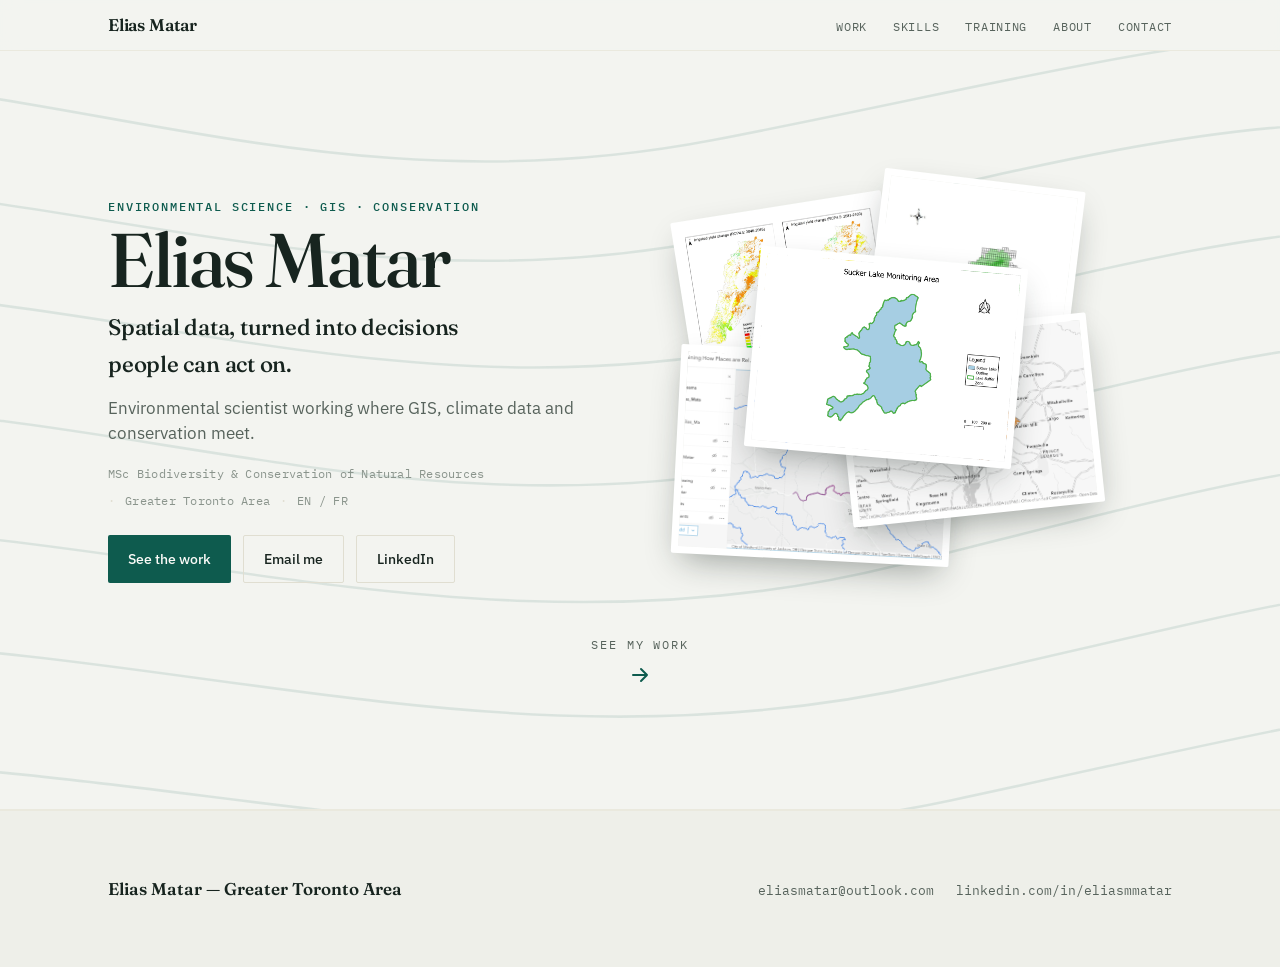
==== commit 9aaf6b27: "Add files via upload" ====
--- a/index.html
+++ b/index.html
@@ -15,13 +15,13 @@
 
 <header>
   <div class="wrap">
-    <a class="brand" href="#top">Elias Matar</a>
+    <a class="brand" href="index.html">Elias Matar</a>
     <nav>
-      <a href="#work">Work</a>
-      <a href="#skills">Skills</a>
-      <a href="#certs">Training</a>
-      <a href="#about">About</a>
-      <a href="#contact">Contact</a>
+      <a href="work.html">Work</a>
+      <a href="skills.html">Skills</a>
+      <a href="training.html">Training</a>
+      <a href="about.html">About</a>
+      <a href="contact.html">Contact</a>
     </nav>
   </div>
 </header>
@@ -56,12 +56,12 @@
             <span>EN / FR</span>
           </p>
           <div class="cta">
-            <a class="solid" href="#work">See the work</a>
+            <a class="solid" href="work.html">See the work</a>
             <a class="outline" href="mailto:eliasmatar@outlook.com">Email me</a>
             <a class="outline" href="https://www.linkedin.com/in/eliasmmatar">LinkedIn</a>
           </div>
         </div>
-        <a class="photostack" href="#work" aria-label="Jump to selected work">
+        <a class="photostack" href="work.html" aria-label="See selected work">
           <img class="p1" src="assets/thesis-yield-change.png" alt="">
           <img class="p2" src="assets/lri-species-suitability.jpg" alt="">
           <img class="p3" src="assets/gis-stream-trace.png" alt="">
@@ -70,204 +70,20 @@
         </a>
       </div>
       <div class="scroll-cue-wrap">
-        <a class="scroll-cue" href="#work">
-          Scroll to see my work
+        <a class="scroll-cue" href="work.html">
+          See my work
           <svg viewBox="0 0 24 24" fill="none" stroke="currentColor" stroke-width="2"
             stroke-linecap="round" stroke-linejoin="round" aria-hidden="true">
-            <path d="M12 5v14M6 13l6 6 6-6"/>
+            <path d="M5 12h14M13 6l6 6-6 6"/>
           </svg>
         </a>
       </div>
     </div>
   </section>
 
-  <section id="work">
-    <div class="wrap">
-      <div class="section-head reveal">
-        <p class="eyebrow">Selected work</p>
-        <h2>From national-scale modelling to field surveys</h2>
-        <p>Climate and crop modelling, freshwater ecosystem assessment, habitat suitability mapping, GIS data optimisation, and applied spatial analysis. Click a project for the full write-up.</p>
-      </div>
-
-      <div class="work-grid">
-
-        <a class="work-card reveal" href="work/thesis.html">
-          <div class="thumb"><img src="assets/thesis-yield-change.png" alt="" loading="lazy"></div>
-          <div class="work-card__body">
-            <p class="project__index">01 / MSc thesis · climate &amp; crop modelling</p>
-            <h3>Climate change impacts on agricultural systems in Lebanon</h3>
-            <p>EURO-CORDEX climate projections + FAO AquaCrop, mapping wheat-yield change across Lebanon under RCP 4.5 and 8.5.</p>
-            <span class="card-arrow">Read the project</span>
-          </div>
-        </a>
-
-        <a class="work-card reveal" href="work/nygep.html">
-          <div class="thumb"><img src="assets/nygep-sucker-lake.png" alt="" loading="lazy"></div>
-          <div class="work-card__body">
-            <p class="project__index">02 / NYGEP · freshwater ecosystems</p>
-            <h3>The Wild Dives &mdash; freshwater ecosystem assessment</h3>
-            <p>Coordinated a biomonitoring proposal and field report across Algonquin, Kawartha Highlands and the QEII Wildlands.</p>
-            <span class="card-arrow">Read the project</span>
-          </div>
-        </a>
-
-        <a class="work-card reveal" href="work/lri-habitat.html">
-          <div class="thumb"><img src="assets/lri-species-suitability.jpg" alt="" loading="lazy"></div>
-          <div class="work-card__body">
-            <p class="project__index">03 / Lebanon Reforestation Initiative · Python</p>
-            <h3>One map for choosing which native trees to plant where</h3>
-            <p>MaxEnt species-distribution models for 27 native tree species, integrated with an arcpy script into a single suitability layer.</p>
-            <span class="card-arrow">Read the project</span>
-          </div>
-        </a>
-
-        <a class="work-card work-card--noimg reveal" href="work/al-ula-map.html">
-          <div class="thumb" aria-hidden="true">
-            <svg viewBox="0 0 24 24" fill="none" stroke="currentColor" stroke-width="1.5" stroke-linecap="round" stroke-linejoin="round">
-              <path d="M3 6l6-3 6 3 6-3v15l-6 3-6-3-6 3V6z"/>
-              <path d="M9 3v15M15 6v15"/>
-            </svg>
-          </div>
-          <div class="work-card__body">
-            <p class="project__index">04 / GIS data optimisation · web publishing</p>
-            <h3>Making heavy GIS layers light enough for the web</h3>
-            <p>Cut a habitat-categorisation dataset for Al Ula, Saudi Arabia, from gigabytes to megabytes and published it as an interactive map.</p>
-            <span class="card-arrow">Read the project</span>
-          </div>
-        </a>
-
-        <a class="work-card reveal" href="work/esri-spatial-analysis.html">
-          <div class="thumb"><img src="assets/gis-stream-trace.png" alt="" loading="lazy"></div>
-          <div class="work-card__body">
-            <p class="project__index">05 / Esri &ldquo;Going Places with Spatial Analysis&rdquo;</p>
-            <h3>Spatial analysis &mdash; suitability, hydrology and pattern detection</h3>
-            <p>MOOC coursework: a cougar-habitat suitability Story Map, downstream tracing, and a repeatable hot-spot detection model.</p>
-            <span class="card-arrow">Read the project</span>
-          </div>
-        </a>
-
-      </div>
-    </div>
-  </section>
-
-  <section id="skills">
-    <div class="wrap">
-      <div class="section-head reveal">
-        <p class="eyebrow">Skills</p>
-        <h2>What I bring to a team</h2>
-      </div>
-      <div class="cols reveal">
-        <div>
-          <h3>GIS &amp; mapping</h3>
-          <ul>
-            <li>ArcGIS Pro / Online, ArcMap, QGIS</li>
-            <li>Esri Field Maps, Google Earth Engine</li>
-            <li>Suitability &amp; overlay analysis</li>
-            <li>Hydrologic &amp; watershed analysis</li>
-            <li>Hot-spot, density &amp; pattern analysis</li>
-            <li>Cartography, map design, Story Maps</li>
-          </ul>
-        </div>
-        <div>
-          <h3>Data &amp; modelling</h3>
-          <ul>
-            <li>Python (arcpy) for geoprocessing automation</li>
-            <li>Species distribution models (MaxEnt)</li>
-            <li>Crop modelling (FAO AquaCrop)</li>
-            <li>Climate data (EURO-CORDEX, NetCDF)</li>
-            <li>R &mdash; started learning, still building fluency</li>
-            <li>Excel, data cleaning &amp; analysis</li>
-          </ul>
-        </div>
-        <div>
-          <h3>Field &amp; stewardship</h3>
-          <ul>
-            <li>Stream &amp; terrestrial monitoring</li>
-            <li>Water quality assessment (OBBN)</li>
-            <li>Tree health &amp; hazard assessment</li>
-            <li>Invasive species management</li>
-            <li>Soil &amp; water sampling; contamination testing</li>
-            <li>Chainsaw operation (TRCA-certified), tree planting</li>
-          </ul>
-        </div>
-        <div>
-          <h3>Communication</h3>
-          <ul>
-            <li>Scientific &amp; technical writing</li>
-            <li>Plain-language science communication</li>
-            <li>Bilingual: English &amp; French</li>
-          </ul>
-        </div>
-      </div>
-    </div>
-  </section>
-
-  <section id="certs">
-    <div class="wrap">
-      <div class="section-head reveal">
-        <p class="eyebrow">Training</p>
-        <h2>Certifications</h2>
-      </div>
-      <ul class="certs reveal">
-        <li>
-          <span><span class="c-name">GIS Mapping Certificate</span><br><span class="c-org">University of Toronto</span></span>
-          <span class="c-year">2025</span>
-        </li>
-        <li>
-          <span><span class="c-name">Going Places with Spatial Analysis</span><br><span class="c-org">Esri</span></span>
-          <span class="c-year">2026</span>
-        </li>
-        <li>
-          <span><span class="c-name">Ecological Restoration Certificate</span><br><span class="c-org">Toronto and Region Conservation Authority</span></span>
-          <span class="c-year">2025</span>
-        </li>
-        <li>
-          <span><span class="c-name">OBBN / Water Quality Assessment</span><br><span class="c-org">Ontario Benthos Biomonitoring Network</span></span>
-          <span class="c-year">2026</span>
-        </li>
-        <li>
-          <span><span class="c-name">Chainsaw Operation (Workplace Safety North, Modules 1&ndash;4)</span><br><span class="c-org">Toronto and Region Conservation Authority</span></span>
-          <span class="c-year">2026</span>
-        </li>
-        <li>
-          <span><span class="c-name">Forestry Exterminator (Pesticide) Licence</span><br><span class="c-org">Province of Ontario</span></span>
-          <span class="c-year">2026</span>
-        </li>
-        <li>
-          <span><span class="c-name">Forest Literacy</span><br><span class="c-org">Project Learning Tree Canada</span></span>
-          <span class="c-year">2025</span>
-        </li>
-      </ul>
-    </div>
-  </section>
-
-  <section id="about" class="about">
-    <div class="wrap">
-      <div class="section-head reveal">
-        <p class="eyebrow">About</p>
-        <h2>How I got here</h2>
-      </div>
-      <div class="reveal">
-        <p>I hold a Master&rsquo;s in Biodiversity: Management and Conservation of Natural
-          Resources. My thesis combined climate data, crop modelling and GIS to map how climate
-          change could reshape agriculture at a national scale.</p>
-        <p style="margin-top:1rem">Since moving to Toronto I&rsquo;ve kept building my GIS skills
-          &mdash; a GIS Mapping certificate from the University of Toronto, Esri&rsquo;s
-          spatial-analysis course, and applied work like the Kawartha project maps. This year, on
-          TRCA&rsquo;s Ravine Youth Team, I&rsquo;ve been doing field monitoring across the GTA
-          &mdash; streams, terrestrial plots, water quality, tree health &mdash; which has grounded
-          me in Ontario&rsquo;s ecology and in recording fieldwork properly through Field Maps and
-          survey reports.</p>
-        <p style="margin-top:1rem">I&rsquo;ve always wanted to work in nature. I believe that if we
-          do things sustainably we don&rsquo;t just survive &mdash; we thrive, and that&rsquo;s the
-          work I want to keep doing.</p>
-      </div>
-    </div>
-  </section>
-
 </main>
 
-<footer id="contact">
+<footer>
   <div class="wrap">
     <span class="f-name">Elias Matar &mdash; Greater Toronto Area</span>
     <span class="f-links">
@@ -278,28 +94,6 @@
 </footer>
 
 <script src="assets/site.js"></script>
-<script>
-  /* nav scroll-spy — highlights the section you're looking at */
-  (function(){
-    var links = Array.prototype.slice.call(document.querySelectorAll('header nav a'));
-    var map = {};
-    links.forEach(function(a){
-      var id = a.getAttribute('href').slice(1);
-      var sec = document.getElementById(id);
-      if(sec) map[id] = a;
-    });
-    var ids = Object.keys(map);
-    if(!ids.length || !('IntersectionObserver' in window)) return;
-    var visible = {};
-    var io = new IntersectionObserver(function(entries){
-      entries.forEach(function(en){ visible[en.target.id] = en.isIntersecting; });
-      var current = ids.filter(function(id){return visible[id];})[0];
-      links.forEach(function(a){a.classList.remove('active');});
-      if(current && map[current]) map[current].classList.add('active');
-    },{rootMargin:'-45% 0px -50% 0px'});
-    ids.forEach(function(id){io.observe(document.getElementById(id));});
-  })();
-</script>
 
 </body>
 </html>
--- a/assets/style.css
+++ b/assets/style.css
@@ -0,0 +1,401 @@
+/* ---------- tokens : light (bare :root = the "system" default) ---------- */
+:root{
+  --paper:#F3F4F0;
+  --surface:#FBFBF8;
+  --surface-sunk:#EEEFE9;
+  --ink:#17241F;
+  --ink-soft:#57635C;
+  --ink-faint:#8A948C;
+  --line:#E0DED1;
+  --line-soft:#EAE9DE;
+  --pine:#0E5B4E;
+  --pine-deep:#0A463C;
+  --clay:#B4552F;           /* signal only: live / in-progress */
+  --shadow:18px 18px 48px -24px rgba(23,36,31,.28);
+  --maxw:1120px;
+  --textw:720px;
+}
+@media (prefers-color-scheme:dark){
+  :root:not([data-theme="light"]){
+    --paper:#0F1613;
+    --surface:#161F1B;
+    --surface-sunk:#111815;
+    --ink:#ECEFE8;
+    --ink-soft:#9BA79E;
+    --ink-faint:#6C7A72;
+    --line:#293831;
+    --line-soft:#1F2A25;
+    --pine:#57C6AC;
+    --pine-deep:#7CD9C1;
+    --clay:#E27B53;
+    --shadow:18px 18px 52px -24px rgba(0,0,0,.55);
+  }
+}
+:root[data-theme="dark"]{
+  --paper:#0F1613;
+  --surface:#161F1B;
+  --surface-sunk:#111815;
+  --ink:#ECEFE8;
+  --ink-soft:#9BA79E;
+  --ink-faint:#6C7A72;
+  --line:#293831;
+  --line-soft:#1F2A25;
+  --pine:#57C6AC;
+  --pine-deep:#7CD9C1;
+  --clay:#E27B53;
+  --shadow:18px 18px 52px -24px rgba(0,0,0,.55);
+}
+
+/* ---------- reset / base ---------- */
+*,*::before,*::after{box-sizing:border-box}
+html{scroll-behavior:smooth}
+@media (prefers-reduced-motion:reduce){html{scroll-behavior:auto}}
+body{
+  margin:0;
+  background:var(--paper);
+  color:var(--ink);
+  font-family:"IBM Plex Sans",-apple-system,BlinkMacSystemFont,"Segoe UI",Roboto,Helvetica,Arial,sans-serif;
+  font-weight:400;
+  font-size:1.0625rem;
+  line-height:1.65;
+  -webkit-font-smoothing:antialiased;
+  text-rendering:optimizeLegibility;
+}
+h1,h2,h3{
+  font-family:"Fraunces","Iowan Old Style",Georgia,serif;
+  font-weight:500;
+  line-height:1.12;
+  letter-spacing:-.012em;
+  text-wrap:balance;
+  margin:0;
+}
+p{margin:0}
+img{max-width:100%;display:block}
+a{color:var(--pine-deep);text-decoration-thickness:1px;text-underline-offset:2px}
+a:focus-visible,button:focus-visible{outline:2px solid var(--pine);outline-offset:3px;border-radius:2px}
+
+.wrap{max-width:var(--maxw);margin:0 auto;padding:0 28px}
+.eyebrow{
+  font-family:"IBM Plex Mono",ui-monospace,SFMono-Regular,Menlo,monospace;
+  font-size:.72rem;
+  font-weight:500;
+  letter-spacing:.16em;
+  text-transform:uppercase;
+  color:var(--pine);
+}
+
+/* ---------- header ---------- */
+header{
+  position:sticky;top:0;z-index:20;
+  background:color-mix(in srgb,var(--paper) 86%,transparent);
+  backdrop-filter:blur(10px);
+  -webkit-backdrop-filter:blur(10px);
+  border-bottom:1px solid var(--line-soft);
+}
+header .wrap{display:flex;align-items:baseline;justify-content:space-between;padding-block:11px}
+.brand{
+  font-family:"Fraunces",Georgia,serif;
+  font-weight:600;font-size:1.06rem;letter-spacing:-.01em;
+  color:var(--ink);text-decoration:none;
+}
+header nav{display:flex;gap:26px}
+header nav a{
+  font-family:"IBM Plex Mono",monospace;
+  font-size:.76rem;letter-spacing:.06em;text-transform:uppercase;
+  color:var(--ink-soft);text-decoration:none;
+}
+header nav a:hover{color:var(--pine-deep)}
+header nav a.active{color:var(--pine-deep)}
+header nav a.active::after{content:"";display:block;height:1px;background:var(--pine);margin-top:3px}
+@media (max-width:640px){header nav{display:none}}
+
+/* ---------- hero ---------- */
+.hero{position:relative;overflow:hidden;border-bottom:1px solid var(--line-soft)}
+.hero .topo{
+  position:absolute;inset:-10% -5% auto -5%;width:110%;height:150%;
+  color:var(--pine);opacity:.10;pointer-events:none;
+}
+@media (prefers-color-scheme:dark){:root:not([data-theme="light"]) .hero .topo{opacity:.14}}
+:root[data-theme="dark"] .hero .topo{opacity:.14}
+.hero .wrap{position:relative;padding-block:36px 34px}
+.hero-grid{display:grid;grid-template-columns:minmax(0,1fr) minmax(0,1fr);gap:52px;align-items:center}
+@media (max-width:880px){.hero-grid{grid-template-columns:1fr;gap:28px}}
+.hero h1{
+  font-size:clamp(2.6rem,6.4vw,4.75rem);
+  font-weight:500;letter-spacing:-.028em;
+  margin:.06em 0 0;line-height:1.02;
+}
+.hero .tagline{
+  margin-top:.7rem;font-size:clamp(1.1rem,2.4vw,1.4rem);
+  font-weight:500;color:var(--ink);max-width:26ch;
+  font-family:"Fraunces",Georgia,serif;letter-spacing:-.01em;
+}
+.hero .lede{
+  margin-top:.7rem;max-width:50ch;
+  font-size:1.08rem;line-height:1.5;color:var(--ink-soft);
+  font-weight:400;
+}
+.hero .facts{
+  margin-top:1.1rem;display:flex;flex-wrap:wrap;gap:8px 10px;
+  font-family:"IBM Plex Mono",monospace;font-size:.74rem;color:var(--ink-faint);
+  letter-spacing:.02em;
+}
+.hero .facts span{white-space:nowrap}
+.hero .facts span+span::before{content:"·";margin-right:10px;color:var(--line)}
+.cta{margin-top:1.5rem;display:flex;flex-wrap:wrap;gap:12px}
+.cta a{
+  display:inline-flex;align-items:center;gap:.5em;
+  padding:11px 20px;border-radius:2px;
+  font-size:.9rem;font-weight:500;text-decoration:none;
+  font-family:"IBM Plex Sans",sans-serif;
+}
+.cta .solid{background:var(--pine);color:#FBFBF8}
+.cta .solid:hover{background:var(--pine-deep)}
+.cta .outline{border:1px solid var(--line);color:var(--ink)}
+.cta .outline:hover{border-color:var(--pine);color:var(--pine-deep)}
+@media (prefers-color-scheme:dark){:root:not([data-theme="light"]) .cta .solid{color:#0F1613}}
+:root[data-theme="dark"] .cta .solid{color:#0F1613}
+
+/* hero — a loose stack of map prints */
+.photostack{
+  position:relative;display:block;
+  width:100%;height:clamp(320px,38vw,430px);
+  transition:transform .3s ease;
+}
+.photostack:hover{transform:translateY(-3px)}
+.photostack img{
+  position:absolute;display:block;object-fit:cover;
+  border:7px solid #fff;border-radius:2px;background:#fff;
+  box-shadow:0 14px 34px -10px rgba(23,36,31,.42);
+  transition:transform .35s cubic-bezier(.2,.7,.2,1);
+}
+.photostack .p1{width:42%;aspect-ratio:3/4;  left:5%; top:7%;  transform:rotate(-9deg); z-index:1}
+.photostack .p2{width:40%;aspect-ratio:3/4;  left:40%;top:1%;  transform:rotate(7deg);  z-index:2}
+.photostack .p3{width:55%;aspect-ratio:4/3;  left:2%; top:41%; transform:rotate(3deg);  z-index:3}
+.photostack .p4{width:50%;aspect-ratio:4/3;  left:35%;top:35%; transform:rotate(-6deg); z-index:4}
+.photostack .p5{width:53%;aspect-ratio:4/3;  left:17%;top:19%; transform:rotate(5deg);  z-index:5}
+@media (prefers-reduced-motion:no-preference){
+  .photostack:hover .p1{transform:rotate(-13deg) translate(-5%,1%)}
+  .photostack:hover .p2{transform:rotate(11deg) translate(5%,-2%)}
+  .photostack:hover .p4{transform:rotate(-9deg) translate(-2%,3%)}
+  .photostack:hover .p5{transform:rotate(2deg) translateY(-4%)}
+}
+@media (prefers-reduced-motion:reduce){
+  .photostack,.photostack img{transition:none}
+  .photostack:hover{transform:none}
+}
+@media (max-width:880px){.photostack{height:clamp(320px,72vw,420px);max-width:460px;margin-inline:auto}}
+
+.scroll-cue-wrap{text-align:center;margin-top:24px}
+.scroll-cue{
+  display:inline-flex;flex-direction:column;align-items:center;gap:9px;
+  text-decoration:none;color:var(--ink-soft);
+  font-family:"IBM Plex Mono",monospace;font-size:.72rem;
+  letter-spacing:.16em;text-transform:uppercase;
+}
+.scroll-cue:hover{color:var(--pine-deep)}
+.scroll-cue svg{width:24px;height:24px;color:var(--pine);animation:bob 1.9s ease-in-out infinite}
+@keyframes bob{0%,100%{transform:translateY(0)}50%{transform:translateY(8px)}}
+@media (prefers-reduced-motion:reduce){.scroll-cue svg{animation:none}}
+
+/* click-to-zoom lightbox for work images */
+.gallery img,.project__cols .gallery img{cursor:zoom-in}
+.lightbox{
+  position:fixed;inset:0;z-index:100;
+  background:color-mix(in srgb,var(--ink) 90%,#000);
+  display:flex;align-items:center;justify-content:center;
+  padding:clamp(14px,4vw,56px);cursor:zoom-out;
+}
+.lightbox[hidden]{display:none}
+.lightbox img{
+  max-width:100%;max-height:100%;width:auto;height:auto;object-fit:contain;
+  border-radius:3px;background:#fff;box-shadow:0 24px 70px -14px rgba(0,0,0,.6);cursor:default;
+}
+.lightbox__close{
+  position:absolute;top:16px;right:22px;
+  background:none;border:0;color:#fff;font-size:2rem;line-height:1;cursor:pointer;
+}
+@media (prefers-reduced-motion:no-preference){.lightbox{animation:lbfade .16s ease}}
+@keyframes lbfade{from{opacity:0}to{opacity:1}}
+
+/* ---------- sections ---------- */
+section{padding-block:88px;scroll-margin-top:76px}
+section+section{border-top:1px solid var(--line-soft)}
+.section-head{margin-bottom:52px;max-width:var(--textw)}
+.section-head h2{font-size:clamp(1.7rem,3.6vw,2.3rem);margin-top:.35em}
+.section-head p{margin-top:.8rem;color:var(--ink-soft)}
+
+/* ---------- work grid (homepage cards) ---------- */
+.work-grid{display:grid;grid-template-columns:repeat(auto-fit,minmax(280px,1fr));gap:28px}
+.work-card{
+  display:flex;flex-direction:column;
+  background:var(--surface);border:1px solid var(--line);border-radius:4px;
+  overflow:hidden;text-decoration:none;color:inherit;
+  transition:transform .25s ease,box-shadow .25s ease,border-color .25s ease;
+}
+.work-card:hover{transform:translateY(-3px);box-shadow:var(--shadow);border-color:var(--line-soft)}
+.work-card .thumb{
+  aspect-ratio:4/3;width:100%;overflow:hidden;background:var(--surface-sunk);
+  border-bottom:1px solid var(--line-soft);
+  display:flex;align-items:center;justify-content:center;
+}
+.work-card .thumb img{width:100%;height:100%;object-fit:cover}
+.work-card--noimg .thumb{
+  color:var(--pine);
+}
+.work-card--noimg .thumb svg{width:40px;height:40px;opacity:.55}
+.work-card .work-card__body{padding:20px 22px 22px;display:flex;flex-direction:column;gap:8px;flex:1}
+.work-card .project__index{margin:0}
+.work-card h3{font-size:1.18rem;margin-top:.05em}
+.work-card p{color:var(--ink-soft);font-size:.94rem;line-height:1.5}
+.work-card .card-arrow{
+  margin-top:auto;padding-top:6px;
+  font-family:"IBM Plex Mono",monospace;font-size:.78rem;font-weight:500;
+  color:var(--pine-deep);
+}
+.work-card .card-arrow::after{content:" →"}
+
+/* ---------- project detail page ---------- */
+.project-page{padding-block:56px 88px}
+.back-link{
+  display:inline-flex;align-items:center;gap:.4em;
+  font-family:"IBM Plex Mono",monospace;font-size:.8rem;font-weight:500;
+  text-decoration:none;color:var(--ink-soft);margin-bottom:28px;
+}
+.back-link:hover{color:var(--pine-deep)}
+
+/* ---------- projects ---------- */
+.project{
+  display:grid;gap:26px;
+  padding-block:44px;
+  border-top:1px solid var(--line);
+}
+.project:first-of-type{border-top:0;padding-top:0}
+.project__index{
+  font-family:"IBM Plex Mono",monospace;font-size:.74rem;letter-spacing:.1em;
+  color:var(--ink-faint);
+}
+.project h3{font-size:clamp(1.35rem,2.8vw,1.72rem);margin:.15em 0 .1em}
+.project__body{max-width:var(--textw);display:flex;flex-direction:column;gap:.9rem;color:var(--ink-soft)}
+.project__body strong{color:var(--ink);font-weight:600}
+/* text + a single map side by side */
+.project__cols{display:grid;grid-template-columns:1fr minmax(300px,360px);gap:40px;align-items:start}
+.project__cols .project__body{max-width:none}
+.project__cols .gallery{margin-top:0}
+@media (max-width:760px){.project__cols{grid-template-columns:1fr;gap:24px}}
+
+.tags{margin:.4rem 0 0;padding:0;list-style:none;display:flex;flex-wrap:wrap;gap:7px}
+.tags li{
+  font-family:"IBM Plex Mono",monospace;font-size:.72rem;letter-spacing:.02em;
+  color:var(--ink-soft);
+  background:var(--surface-sunk);
+  border:1px solid var(--line-soft);
+  border-radius:2px;padding:3px 9px;
+}
+
+.links{margin-top:.5rem;display:flex;flex-wrap:wrap;gap:20px}
+.links a.subtle{color:var(--ink-faint);font-size:.74rem;font-weight:400;border-bottom-color:transparent}
+.links a.subtle:hover{color:var(--pine-deep)}
+.links a.subtle::after{content:""}
+.links a{
+  font-family:"IBM Plex Mono",monospace;font-size:.8rem;font-weight:500;
+  text-decoration:none;color:var(--pine-deep);
+  border-bottom:1px solid color-mix(in srgb,var(--pine) 40%,transparent);
+  padding-bottom:2px;
+}
+.links a:hover{border-bottom-color:var(--pine)}
+.links a::after{content:" →"}
+
+.gallery{
+  display:grid;grid-template-columns:repeat(auto-fit,minmax(258px,1fr));
+  gap:16px;margin-top:6px;align-items:start;
+}
+.gallery figure{
+  margin:0;background:var(--surface);
+  border:1px solid var(--line);border-radius:3px;overflow:hidden;
+  transition:transform .25s ease,box-shadow .25s ease;
+}
+.gallery figure:hover{transform:translateY(-3px);box-shadow:var(--shadow)}
+.gallery img{width:100%;height:auto;display:block;background:#fff;border-bottom:1px solid var(--line-soft)}
+/* maps: show the whole frame, don't crop */
+.gallery--maps img{padding:6px}
+.gallery figcaption{
+  padding:11px 13px;font-size:.82rem;line-height:1.45;color:var(--ink-soft);
+}
+@media (prefers-reduced-motion:reduce){.gallery figure{transition:none}}
+
+/* embedded interactive map */
+.mapframe{
+  border:1px solid var(--line);border-radius:3px;overflow:hidden;background:var(--surface);
+}
+.mapframe iframe{display:block;width:100%;height:clamp(360px,58vh,520px);border:0}
+.mapframe figcaption{padding:11px 13px;font-size:.82rem;color:var(--ink-soft)}
+
+/* ---------- skills ---------- */
+.cols{display:grid;grid-template-columns:repeat(auto-fit,minmax(210px,1fr));gap:36px 32px}
+.cols h3{
+  font-family:"IBM Plex Mono",monospace;font-size:.78rem;font-weight:500;
+  letter-spacing:.1em;text-transform:uppercase;color:var(--pine);
+  padding-bottom:10px;border-bottom:1px solid var(--line);margin-bottom:14px;
+}
+.cols ul{margin:0;padding:0;list-style:none;font-size:.96rem}
+.cols li{padding:5px 0;color:var(--ink-soft)}
+
+/* ---------- certifications ---------- */
+.certs{list-style:none;margin:0;padding:0;max-width:var(--textw)}
+.certs li{
+  display:flex;justify-content:space-between;gap:20px;align-items:baseline;
+  padding:15px 0;border-bottom:1px solid var(--line);
+}
+.certs li:last-child{border-bottom:0}
+.certs .c-name{color:var(--ink);font-weight:500}
+.certs .c-org{color:var(--ink-soft);font-size:.92rem}
+.certs .c-year{
+  font-family:"IBM Plex Mono",monospace;font-size:.8rem;color:var(--ink-faint);
+  flex-shrink:0;font-variant-numeric:tabular-nums;
+}
+
+/* ---------- about ---------- */
+.about p{max-width:60ch;color:var(--ink-soft);font-size:1.08rem;line-height:1.7}
+
+/* ---------- footer ---------- */
+footer{padding-block:64px;border-top:1px solid var(--line-soft);background:var(--surface-sunk);scroll-margin-top:76px}
+footer .wrap{display:flex;flex-wrap:wrap;justify-content:space-between;gap:16px;align-items:baseline}
+footer .f-name{font-family:"Fraunces",Georgia,serif;font-weight:600;color:var(--ink)}
+footer a{
+  font-family:"IBM Plex Mono",monospace;font-size:.82rem;color:var(--ink-soft);
+  text-decoration:none;margin-left:18px;
+}
+footer a:first-of-type{margin-left:0}
+footer a:hover{color:var(--pine-deep)}
+footer .f-links{display:flex;flex-wrap:wrap;gap:0 4px}
+
+/* ---------- editor notes (provisional — delete when resolved) ---------- */
+.note{
+  max-width:var(--textw);
+  margin-top:.4rem;
+  display:flex;gap:12px;
+  padding:11px 14px;
+  background:color-mix(in srgb,var(--clay) 8%,var(--surface));
+  border:1px solid color-mix(in srgb,var(--clay) 28%,transparent);
+  border-left:3px solid var(--clay);
+  border-radius:2px;
+  font-size:.86rem;line-height:1.5;color:var(--ink-soft);
+}
+.note::before{
+  content:"EDIT";flex-shrink:0;
+  font-family:"IBM Plex Mono",monospace;font-size:.68rem;font-weight:500;
+  letter-spacing:.1em;color:var(--clay);padding-top:.15em;
+}
+.note code{
+  font-family:"IBM Plex Mono",monospace;font-size:.85em;
+  background:var(--surface-sunk);padding:1px 4px;border-radius:2px;
+}
+
+/* ---------- scroll reveal (additive; no-JS shows everything) ---------- */
+.js .reveal{opacity:0;transform:translateY(14px)}
+.js .reveal.in{opacity:1;transform:none;transition:opacity .6s ease,transform .6s ease}
+@media (prefers-reduced-motion:reduce){
+  .js .reveal{opacity:1;transform:none}
+  .js .reveal.in{transition:none}
+}
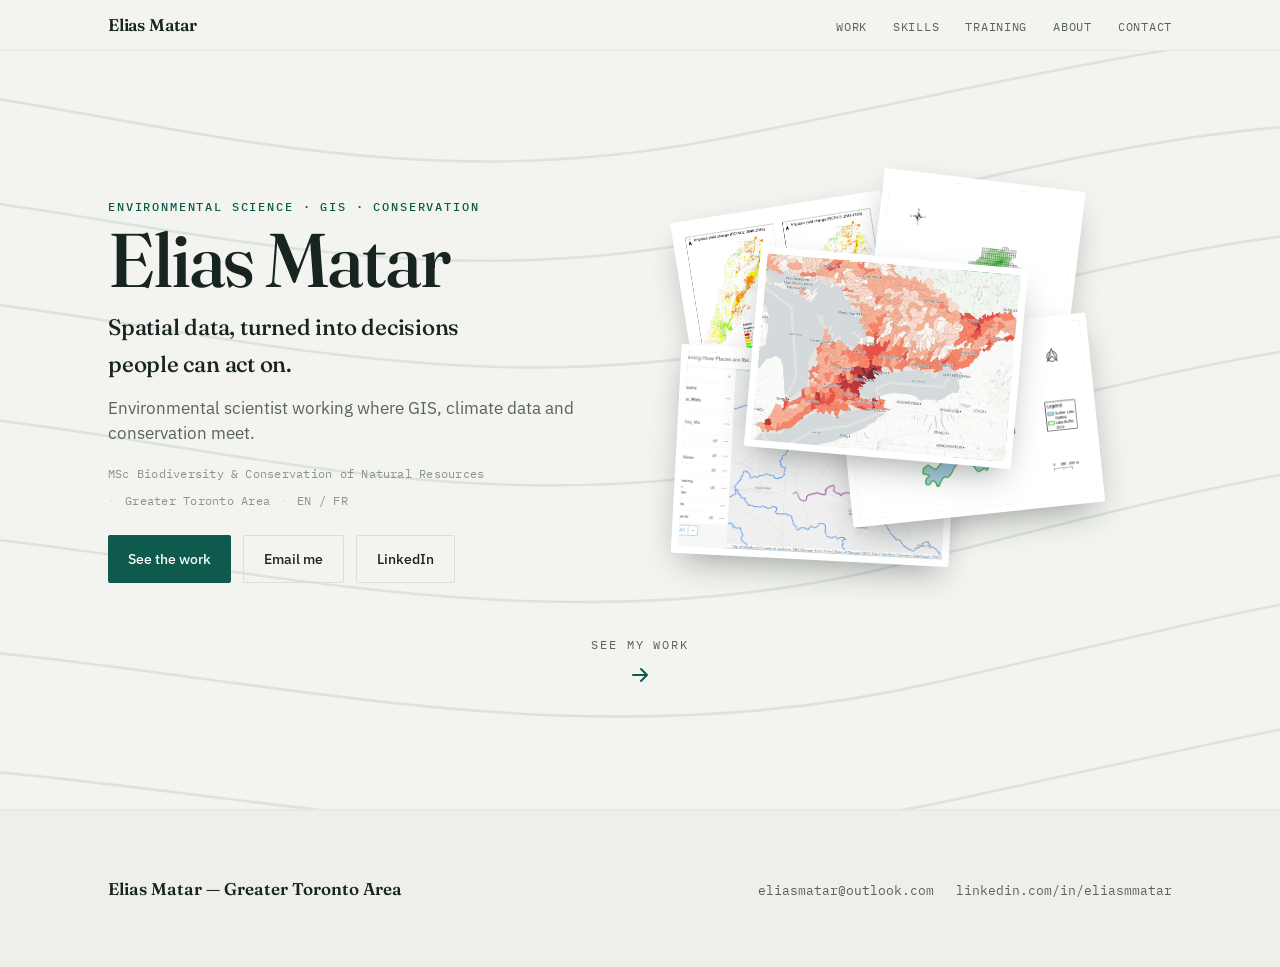
==== commit 94f714a0: "Feature spills project first" ====
--- a/index.html
+++ b/index.html
@@ -65,8 +65,8 @@
           <img class="p1" src="assets/thesis-yield-change.png" alt="">
           <img class="p2" src="assets/lri-species-suitability.jpg" alt="">
           <img class="p3" src="assets/gis-stream-trace.png" alt="">
-          <img class="p4" src="assets/gis-dc-wards.png" alt="">
-          <img class="p5" src="assets/nygep-sucker-lake.png" alt="">
+          <img class="p4" src="assets/nygep-sucker-lake.png" alt="">
+          <img class="p5" src="assets/spills-map-thumb.jpg" alt="">
         </a>
       </div>
       <div class="scroll-cue-wrap">
